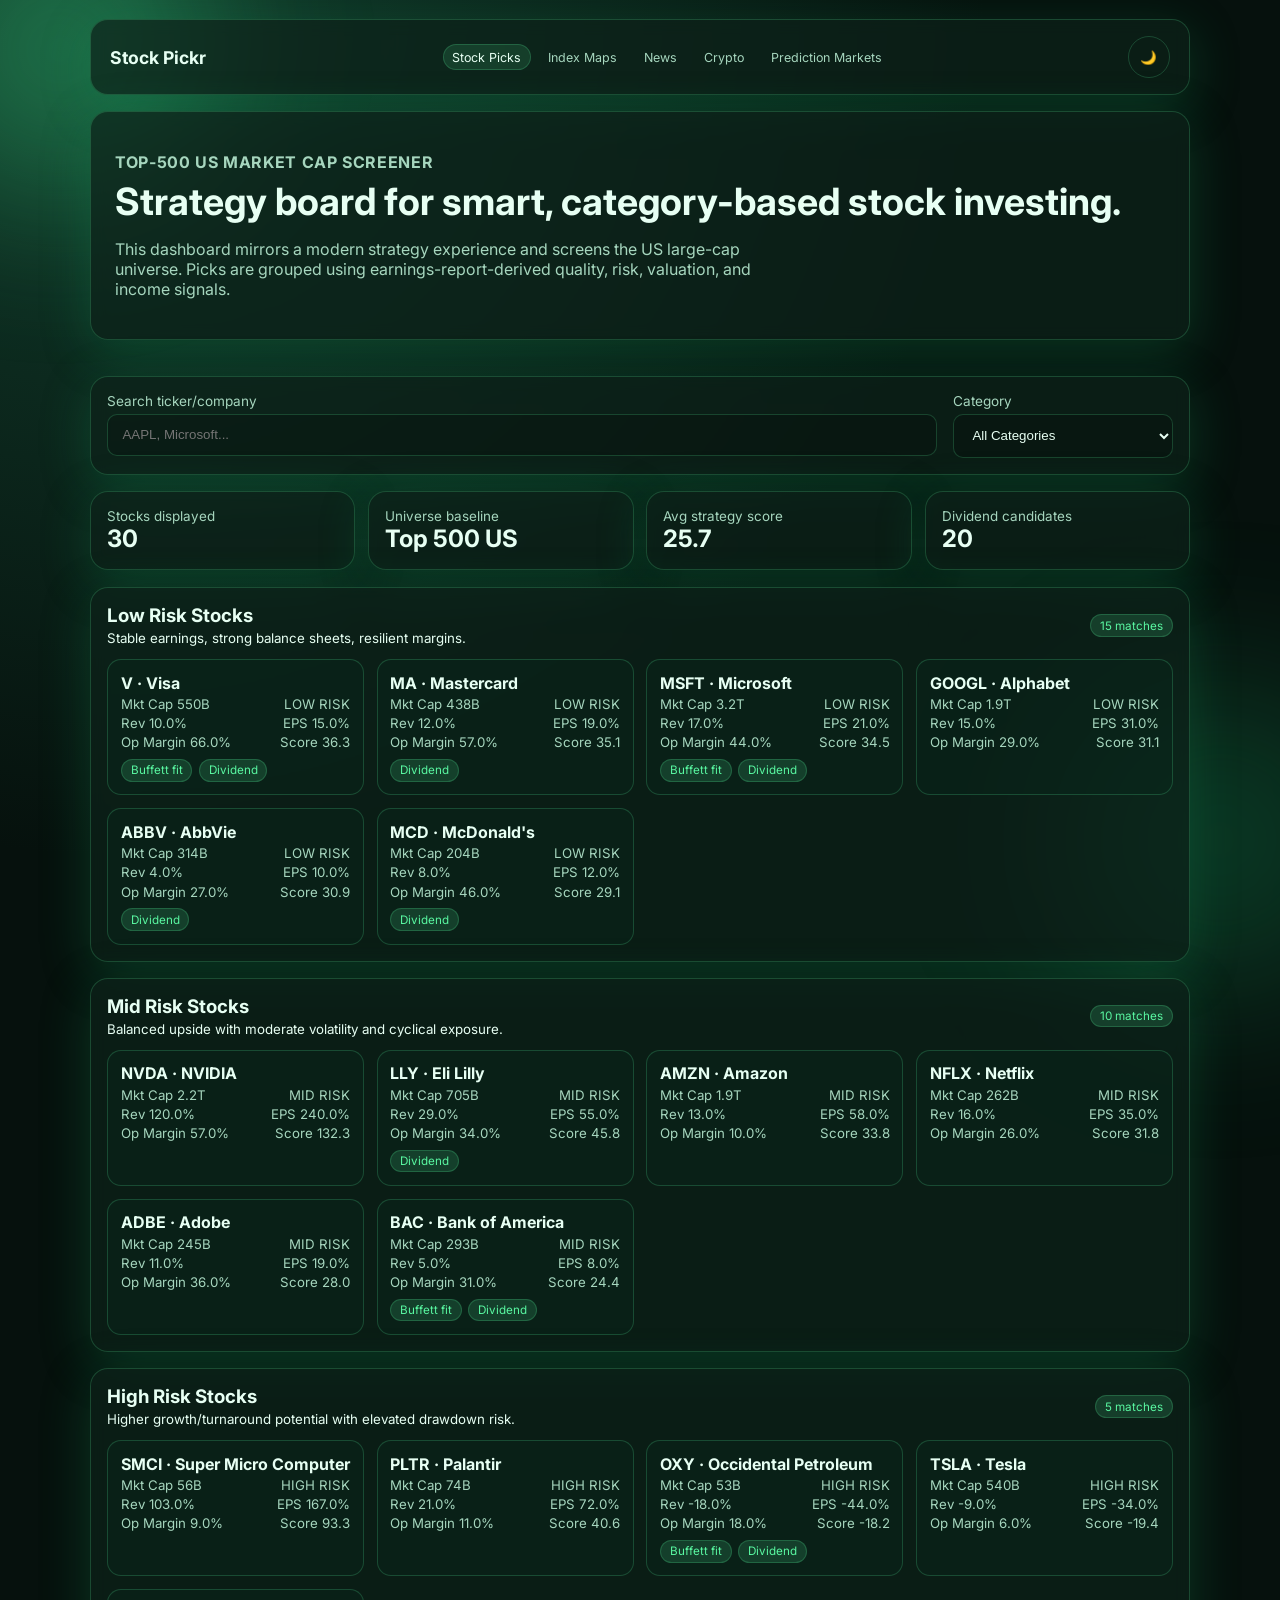
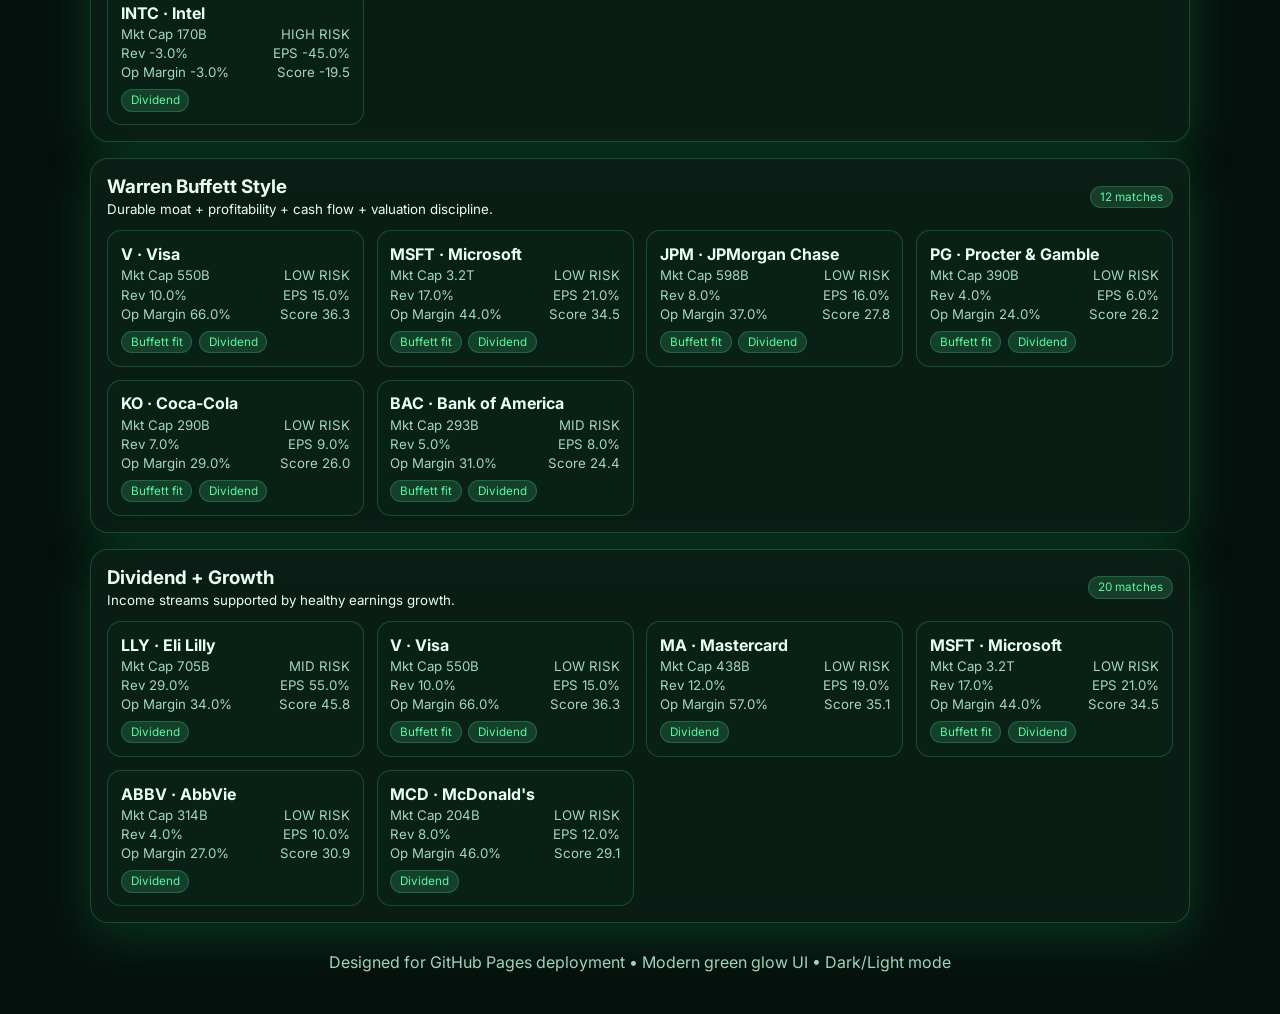
==== index.html @ f3052647 "Add top-banner multi-page navigation with index maps and market pages" ====
<!DOCTYPE html>
<html lang="en" data-theme="dark">
  <head>
    <meta charset="UTF-8" />
    <meta name="viewport" content="width=device-width, initial-scale=1.0" />
    <title>Stock Pickr Strategies</title>
    <link rel="preconnect" href="https://fonts.googleapis.com" />
    <link rel="preconnect" href="https://fonts.gstatic.com" crossorigin />
    <link
      href="https://fonts.googleapis.com/css2?family=Inter:wght@400;500;600;700;800&display=swap"
      rel="stylesheet"
    />
    <link rel="stylesheet" href="styles.css" />
  </head>
  <body>
    <div class="bg-glow bg-glow-1"></div>
    <div class="bg-glow bg-glow-2"></div>

    <header class="hero wrapper">
      <nav class="top-nav glass">
        <h1>Stock Pickr</h1>
        <div class="nav-links">
          <a class="active" href="index.html">Stock Picks</a>
          <a href="maps.html">Index Maps</a>
          <a href="news.html">News</a>
          <a href="crypto.html">Crypto</a>
          <a href="prediction-markets.html">Prediction Markets</a>
        </div>
        <button id="themeToggle" class="theme-toggle" aria-label="Toggle dark and light mode">🌙</button>
      </nav>

      <div class="hero-content glass">
        <p class="eyebrow">Top-500 US Market Cap Screener</p>
        <h2>Strategy board for smart, category-based stock investing.</h2>
        <p>
          This dashboard mirrors a modern strategy experience and screens the US large-cap universe.
          Picks are grouped using earnings-report-derived quality, risk, valuation, and income signals.
        </p>
      </div>
    </header>

    <main class="wrapper">
      <section class="controls glass">
        <div>
          <label for="search">Search ticker/company</label>
          <input id="search" type="text" placeholder="AAPL, Microsoft..." />
        </div>
        <div>
          <label for="categoryFilter">Category</label>
          <select id="categoryFilter">
            <option value="all">All Categories</option>
            <option value="low">Low Risk</option>
            <option value="mid">Mid Risk</option>
            <option value="high">High Risk</option>
            <option value="buffett">Warren Buffett Style</option>
            <option value="dividend">Dividend + Growth</option>
          </select>
        </div>
      </section>

      <section class="stats-grid" id="statsGrid"></section>
      <section id="strategySections" class="strategy-sections"></section>
    </main>

    <footer class="wrapper footer">
      <p>Designed for GitHub Pages deployment • Modern green glow UI • Dark/Light mode</p>
    </footer>

    <script src="app.js" type="module"></script>
  </body>
</html>
---- styles.css ----
:root {
  --bg: #06110d;
  --surface: rgba(14, 35, 27, 0.7);
  --surface-border: rgba(90, 248, 162, 0.2);
  --text: #e7fff3;
  --muted: #a6d6be;
  --primary: #5af8a2;
  --primary-strong: #2fd785;
  --shadow: 0 12px 50px rgba(18, 163, 95, 0.25);
}

html[data-theme='light'] {
  --bg: #eef8f2;
  --surface: rgba(255, 255, 255, 0.76);
  --surface-border: rgba(15, 133, 74, 0.24);
  --text: #0f2a1e;
  --muted: #2f6650;
  --primary: #11a85d;
  --primary-strong: #0a8d4b;
  --shadow: 0 12px 40px rgba(14, 117, 65, 0.18);
}

* {
  box-sizing: border-box;
}

body {
  margin: 0;
  font-family: 'Inter', sans-serif;
  background: radial-gradient(circle at 10% 0%, #113d2c 0%, transparent 30%), var(--bg);
  color: var(--text);
  min-height: 100vh;
}

.wrapper {
  width: min(1100px, 92vw);
  margin: 0 auto;
}

.bg-glow {
  position: fixed;
  z-index: -1;
  border-radius: 100%;
  filter: blur(80px);
}

.bg-glow-1 {
  width: 300px;
  height: 300px;
  background: rgba(61, 231, 139, 0.32);
  top: -100px;
  left: -90px;
}

.bg-glow-2 {
  width: 320px;
  height: 320px;
  background: rgba(25, 181, 108, 0.24);
  bottom: -100px;
  right: -100px;
}

.glass {
  background: var(--surface);
  border: 1px solid var(--surface-border);
  backdrop-filter: blur(8px);
  box-shadow: var(--shadow);
  border-radius: 18px;
}

.hero {
  padding: 1.2rem 0 1rem;
}

.top-nav {
  display: flex;
  justify-content: space-between;
  align-items: center;
  padding: 1rem 1.2rem;
}

.top-nav h1 {
  margin: 0;
  font-size: 1.1rem;
}


.nav-links {
  display: flex;
  gap: 0.45rem;
  flex-wrap: wrap;
  margin: 0 1rem;
}

.nav-links a {
  text-decoration: none;
  color: var(--muted);
  border: 1px solid transparent;
  padding: 0.28rem 0.55rem;
  border-radius: 999px;
  font-size: 0.78rem;
}

.nav-links a.active,
.nav-links a:hover {
  color: var(--text);
  border-color: var(--surface-border);
  background: rgba(90, 248, 162, 0.12);
}

.mini-line {
  color: var(--muted);
  font-size: 0.8rem;
  display: block;
  margin-top: 0.35rem;
}
.theme-toggle {
  border: 1px solid var(--surface-border);
  background: transparent;
  color: var(--text);
  border-radius: 999px;
  width: 42px;
  height: 42px;
  cursor: pointer;
}

.hero-content {
  margin-top: 1rem;
  padding: 1.5rem;
}

.eyebrow {
  color: var(--primary);
  font-weight: 700;
  letter-spacing: 0.04em;
  text-transform: uppercase;
  margin-bottom: 0.5rem;
}

.hero-content h2 {
  font-size: clamp(1.6rem, 4vw, 2.35rem);
  line-height: 1.15;
  margin: 0;
}

.hero-content p {
  color: var(--muted);
  max-width: 68ch;
}

.chips {
  display: flex;
  flex-wrap: wrap;
  gap: 0.6rem;
}

.chips span {
  font-size: 0.82rem;
  border: 1px solid var(--surface-border);
  padding: 0.35rem 0.7rem;
  border-radius: 999px;
}

.controls {
  padding: 1rem;
  display: grid;
  grid-template-columns: 1fr 220px;
  gap: 1rem;
  margin-top: 1.2rem;
}

label {
  display: block;
  margin-bottom: 0.35rem;
  font-size: 0.85rem;
  color: var(--muted);
}

input,
select {
  width: 100%;
  padding: 0.76rem 0.9rem;
  border-radius: 10px;
  border: 1px solid var(--surface-border);
  background: rgba(0, 0, 0, 0.18);
  color: var(--text);
}

html[data-theme='light'] input,
html[data-theme='light'] select {
  background: rgba(255, 255, 255, 0.6);
}

.stats-grid {
  margin-top: 1rem;
  display: grid;
  grid-template-columns: repeat(auto-fit, minmax(180px, 1fr));
  gap: 0.8rem;
}

.stat-card {
  padding: 1rem;
}

.stat-card p {
  margin: 0;
  color: var(--muted);
  font-size: 0.84rem;
}

.stat-card strong {
  font-size: 1.5rem;
}

.strategy-sections {
  margin-top: 1.1rem;
  display: grid;
  gap: 1rem;
}

.section-card {
  padding: 1rem;
}

.section-head {
  display: flex;
  justify-content: space-between;
  align-items: center;
  margin-bottom: 0.75rem;
}

.section-head h3 {
  margin: 0;
}

.stock-grid {
  display: grid;
  grid-template-columns: repeat(auto-fit, minmax(220px, 1fr));
  gap: 0.8rem;
}

.stock-card {
  border: 1px solid var(--surface-border);
  border-radius: 14px;
  padding: 0.8rem;
  background: rgba(10, 41, 30, 0.35);
}

html[data-theme='light'] .stock-card {
  background: rgba(255, 255, 255, 0.52);
}

.stock-card h4 {
  margin: 0;
}

.stock-meta {
  display: flex;
  justify-content: space-between;
  align-items: center;
  margin-top: 0.2rem;
  color: var(--muted);
  font-size: 0.83rem;
}

.badge {
  background: rgba(90, 248, 162, 0.15);
  color: var(--primary);
  border: 1px solid var(--surface-border);
  border-radius: 999px;
  padding: 0.2rem 0.55rem;
  font-size: 0.73rem;
}

.methodology {
  margin: 1.2rem 0;
  padding: 1rem 1.2rem;
}

.methodology ol {
  margin: 0;
  padding-left: 1.1rem;
  color: var(--muted);
  line-height: 1.45;
}

.footer {
  padding: 0.8rem 0 1.6rem;
  text-align: center;
  color: var(--muted);
}

@media (max-width: 720px) {
  .top-nav {
    align-items: flex-start;
    gap: 0.6rem;
    flex-direction: column;
  }

  .controls {
    grid-template-columns: 1fr;
  }
}
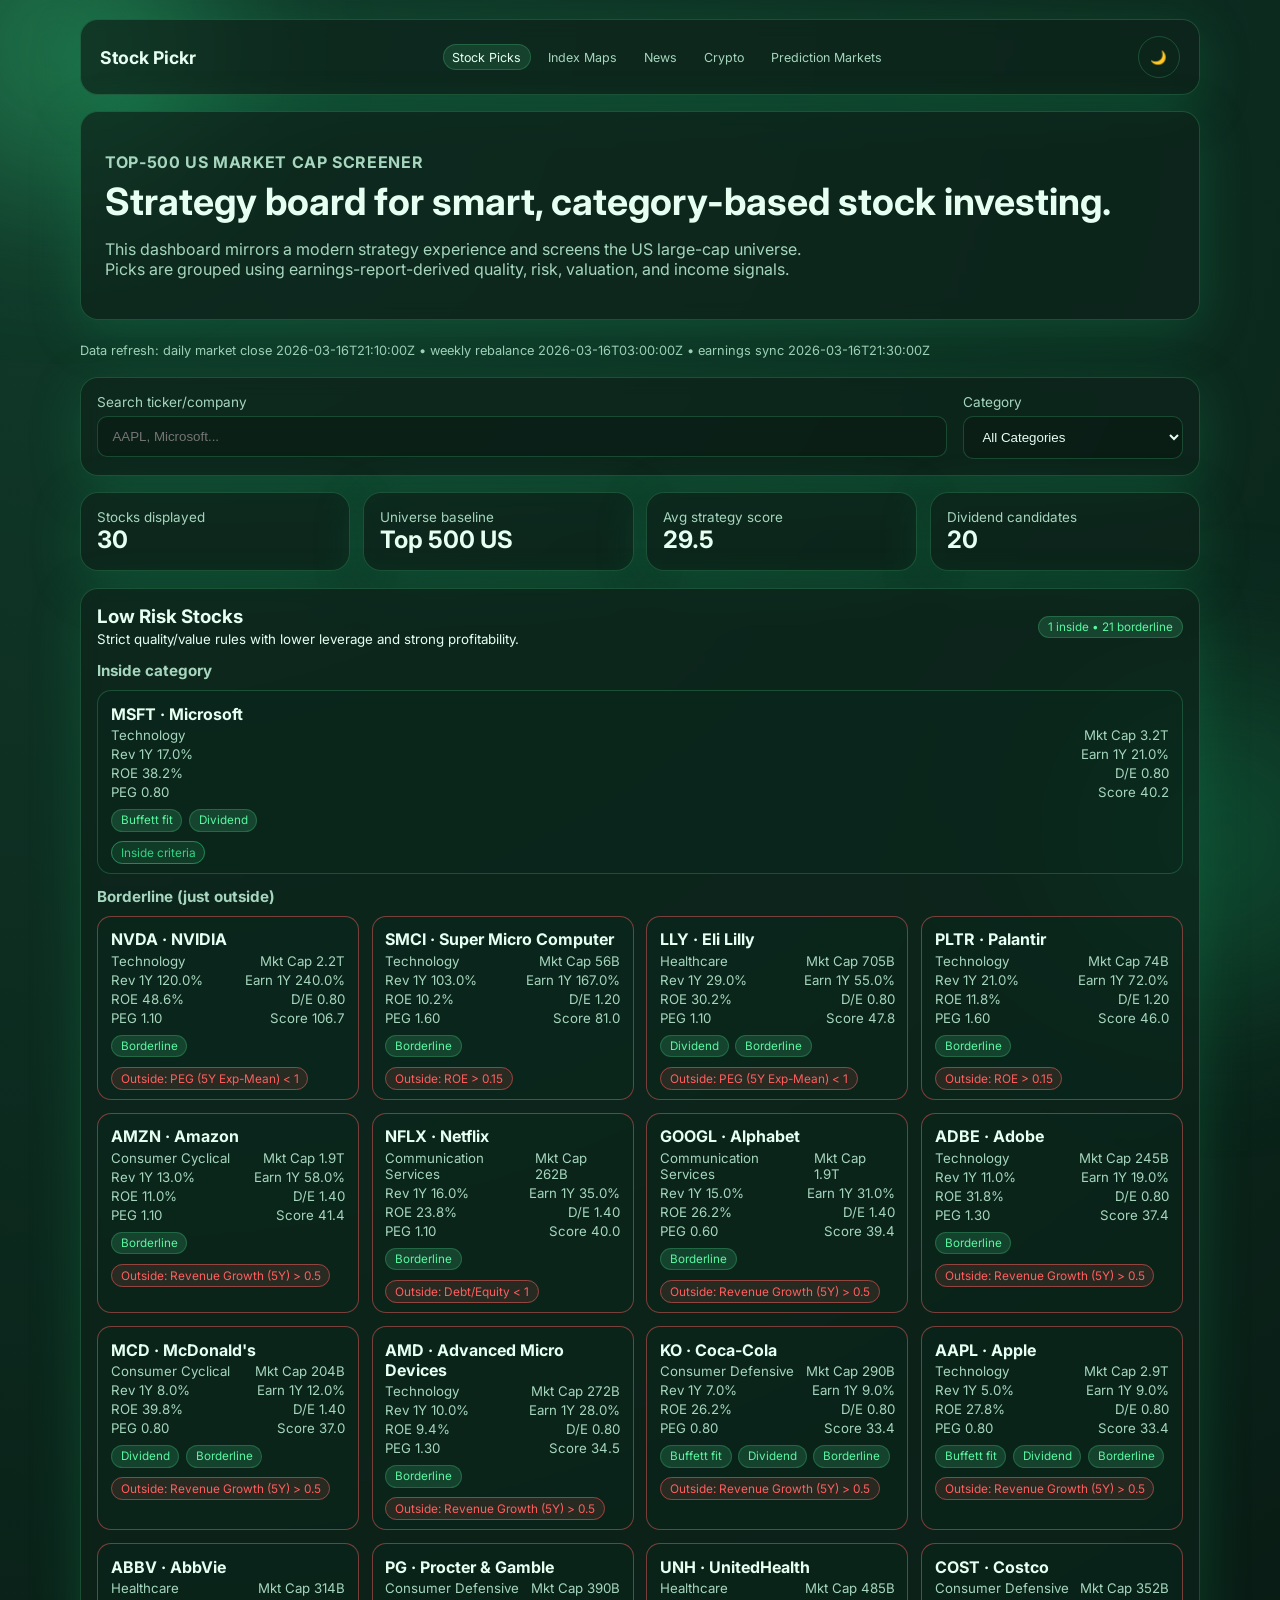
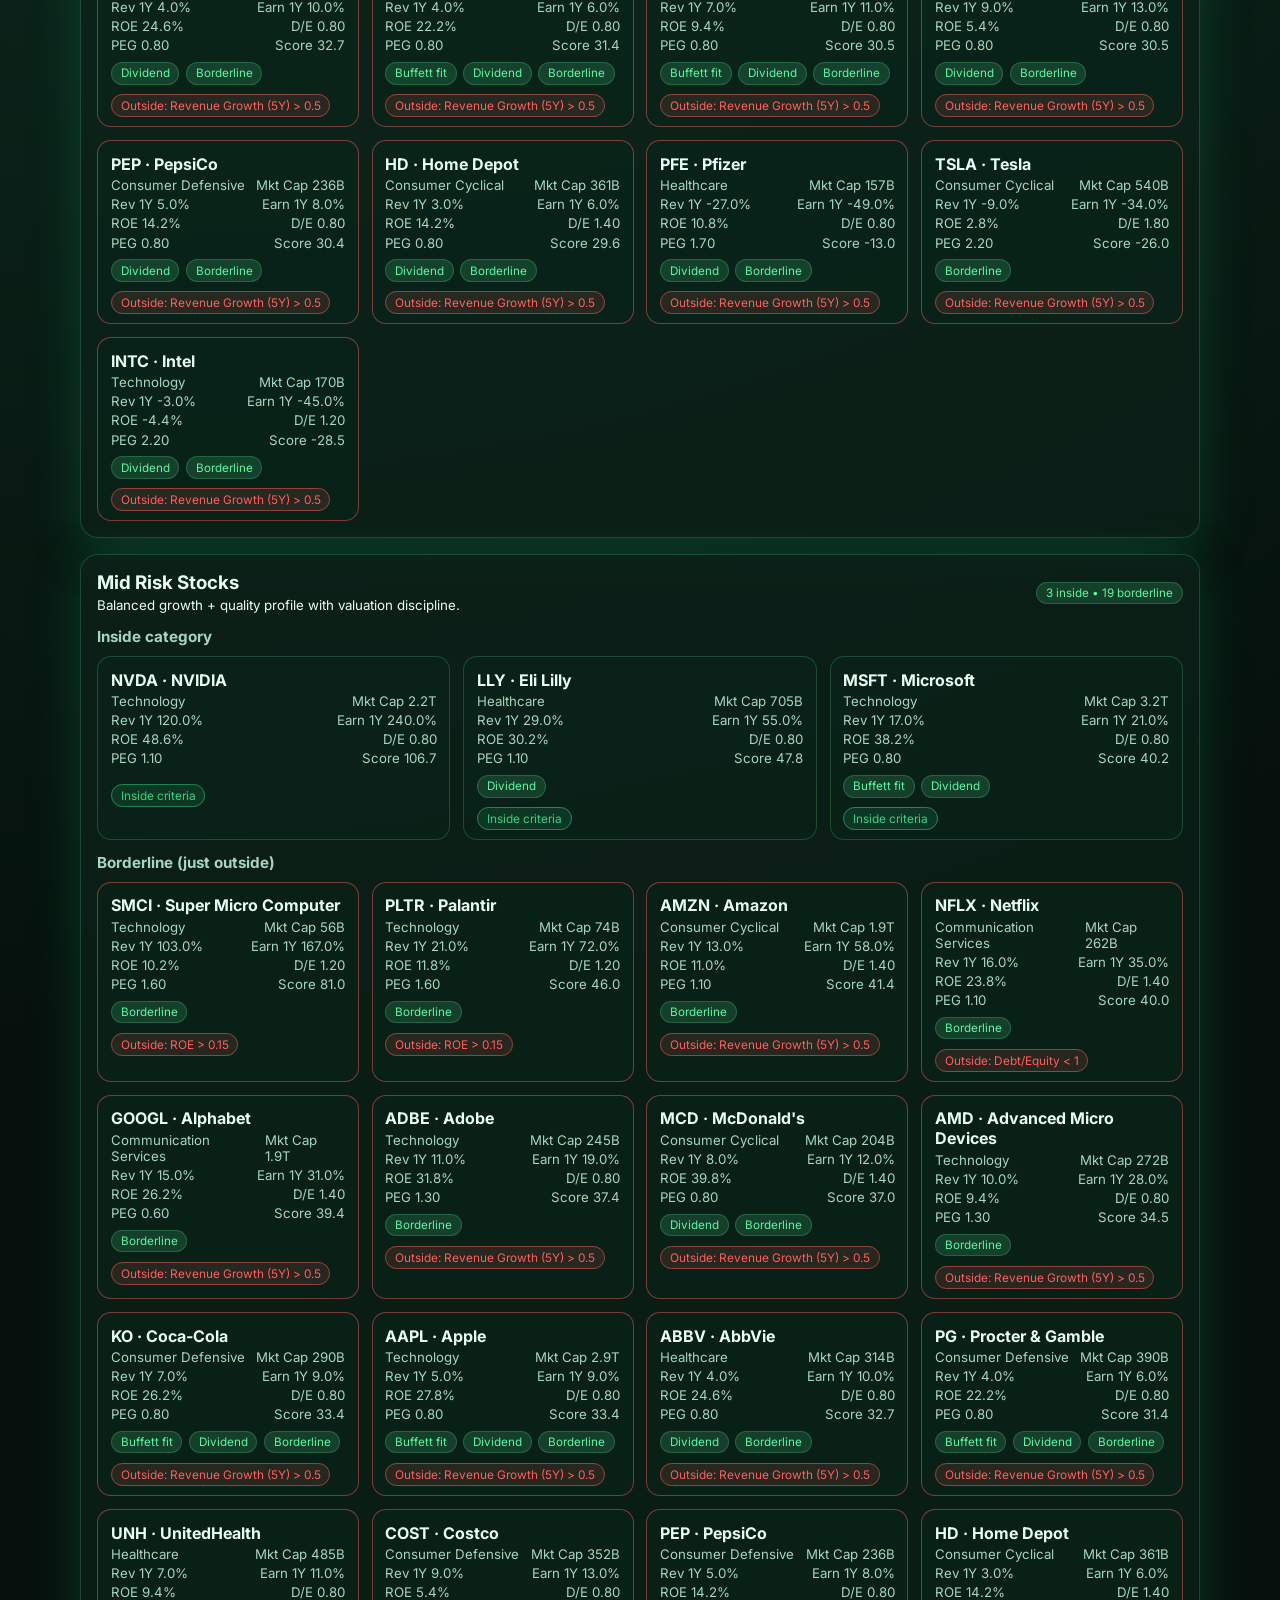
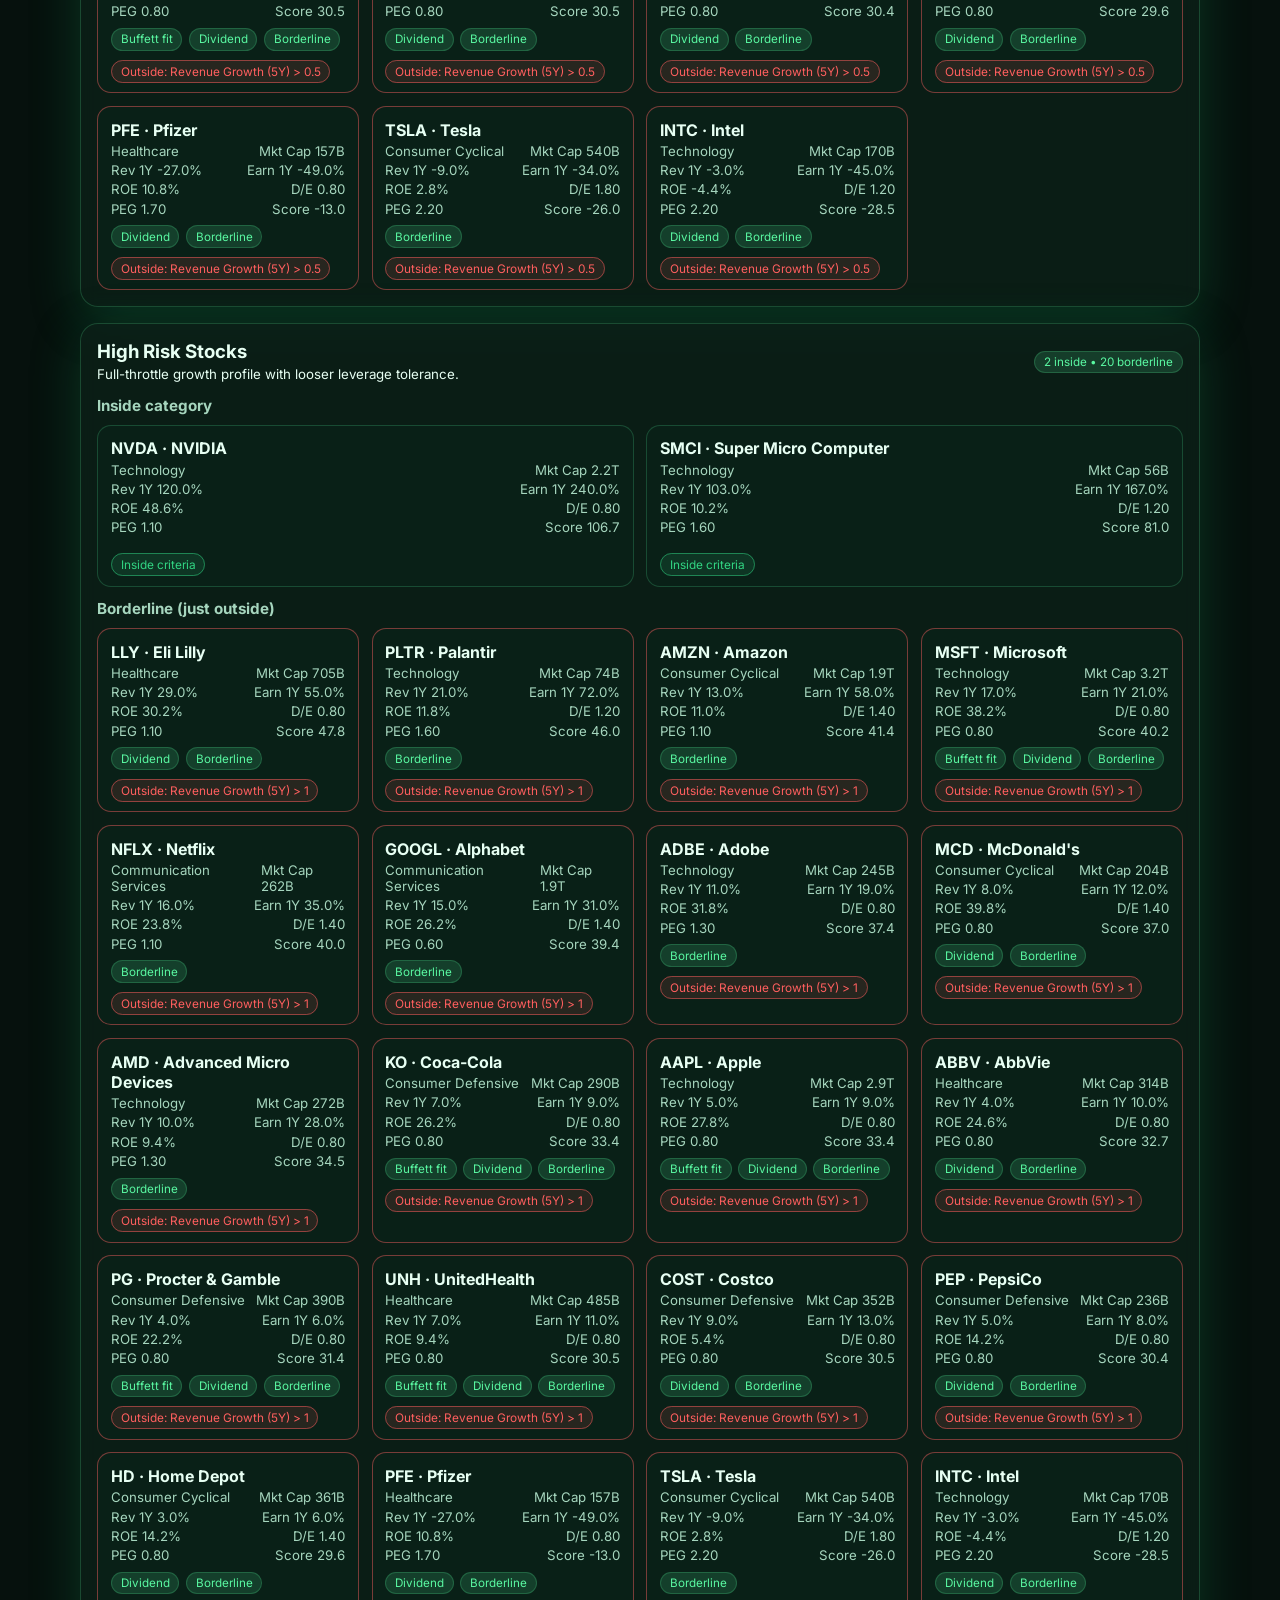
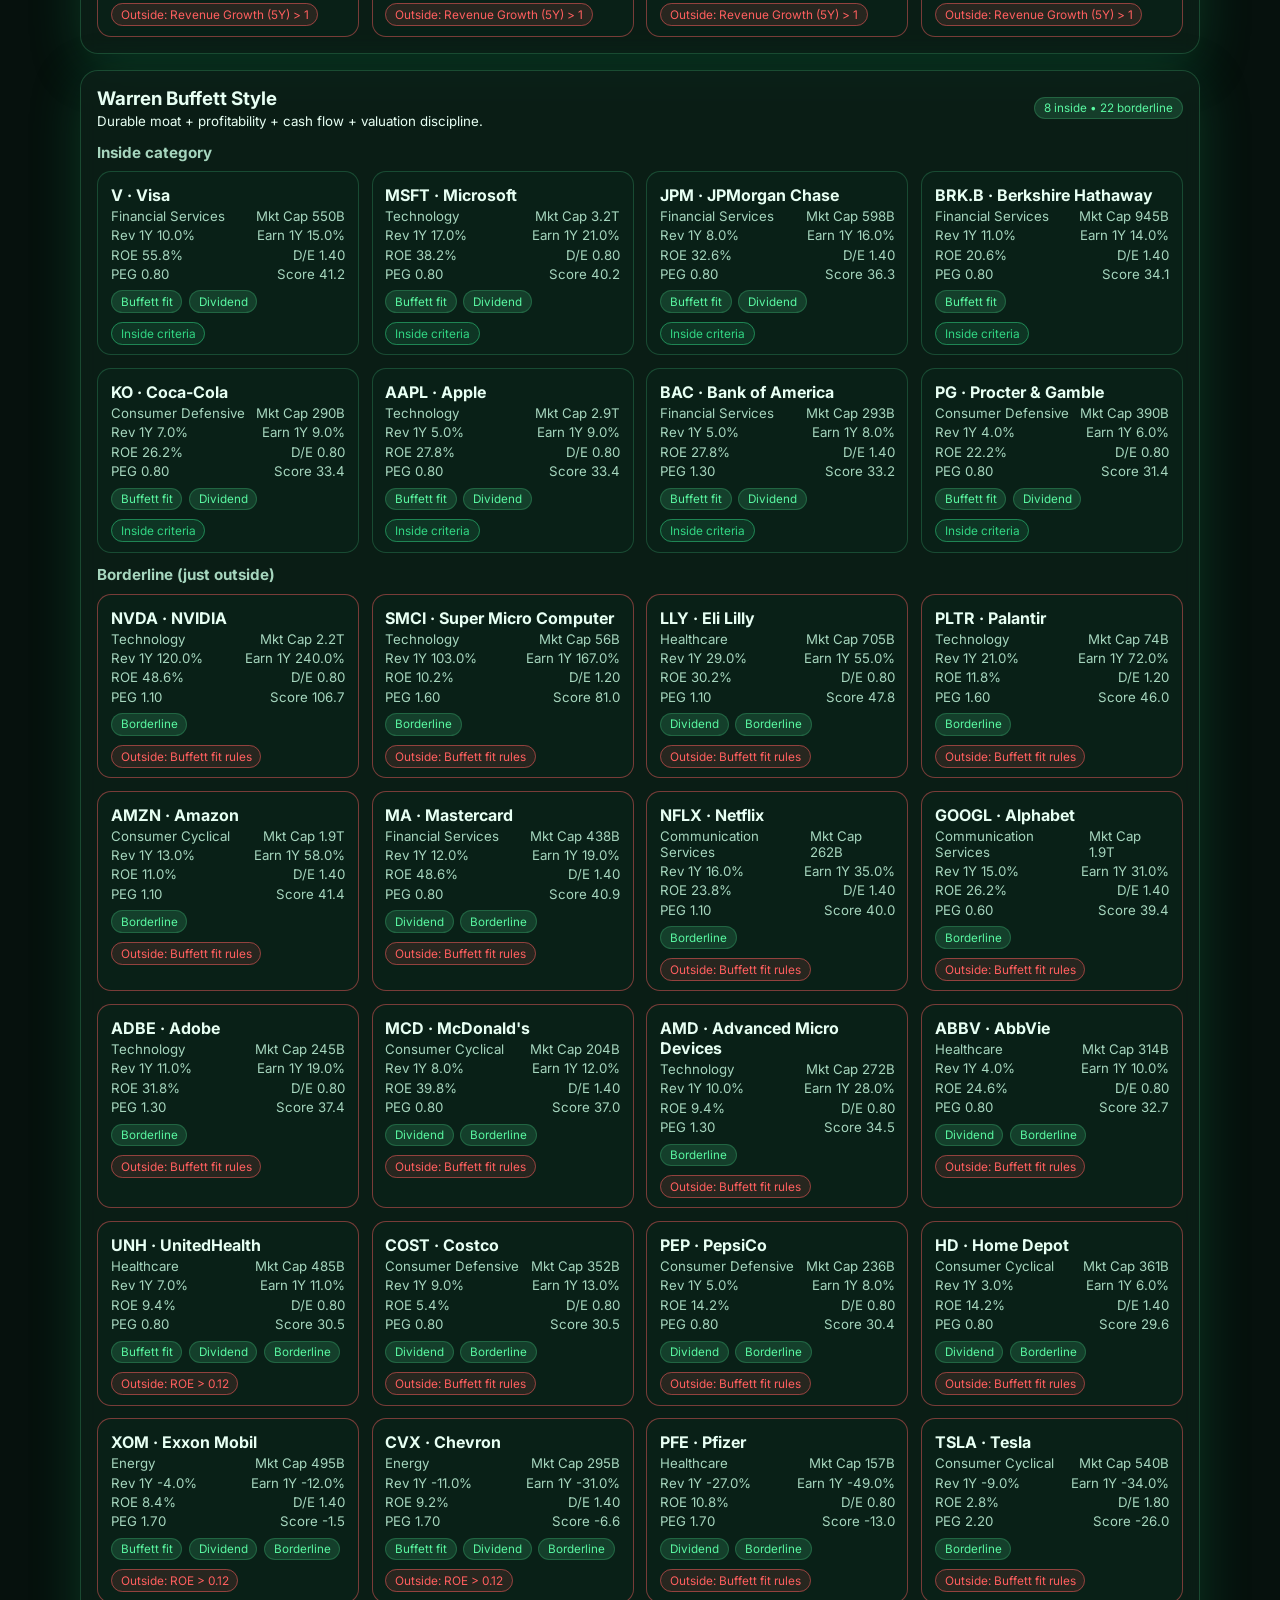
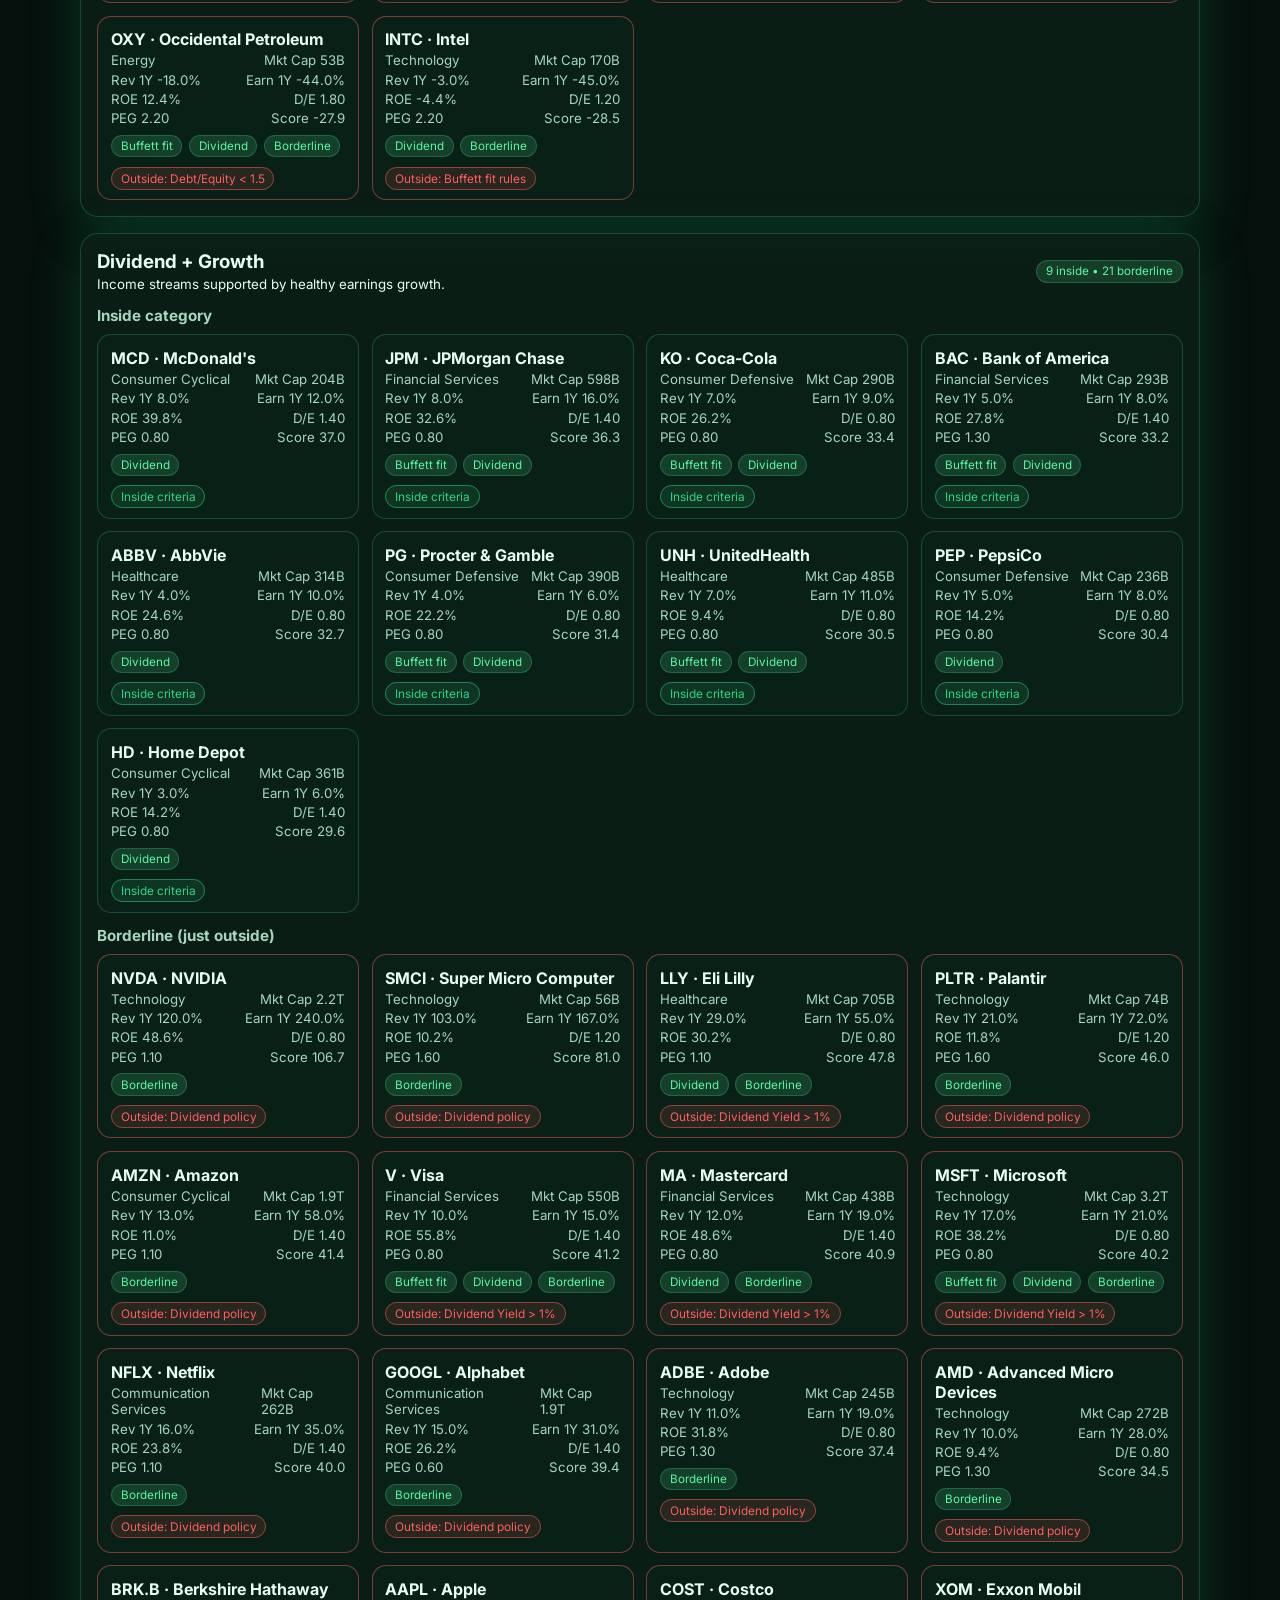
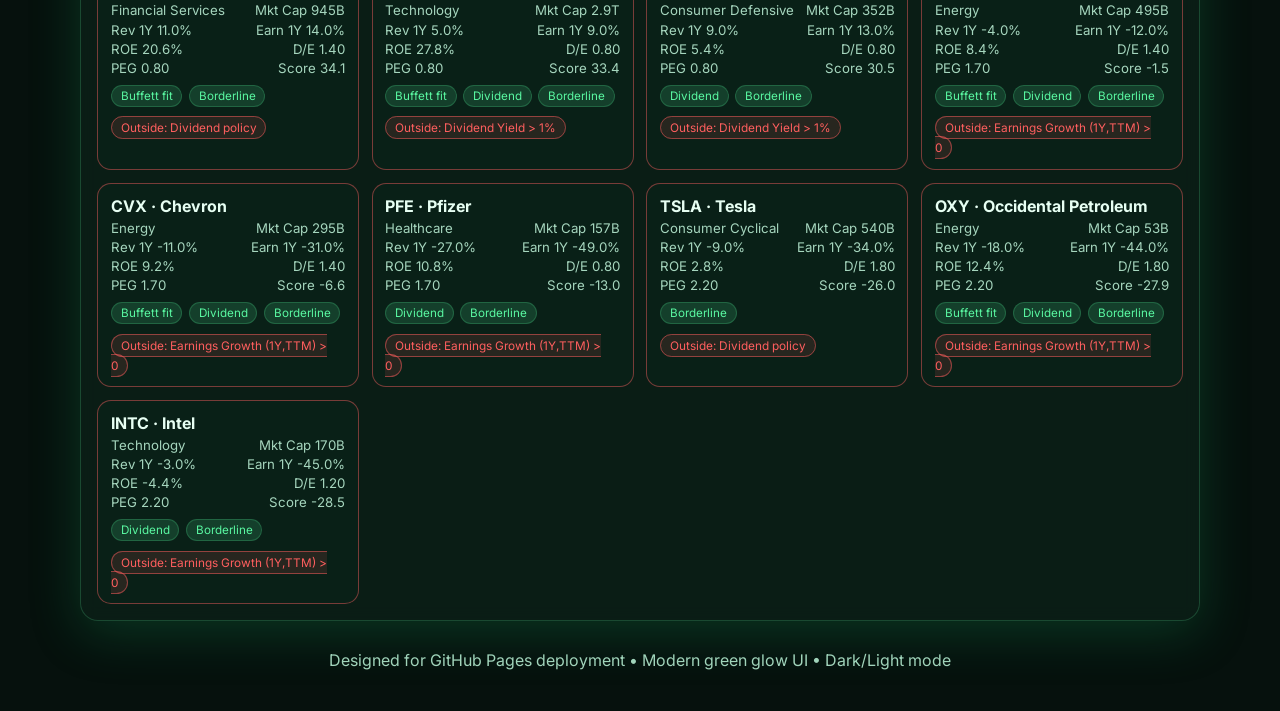
==== commit bf5a71b3: "Automate EOD maps and earnings-based weekly stock category refresh" ====
--- a/index.html
+++ b/index.html
@@ -39,6 +39,9 @@
       </div>
     </header>
 
+
+      <p id="dataStatus" class="wrapper data-status"></p>
+
     <main class="wrapper">
       <section class="controls glass">
         <div>
@@ -49,9 +52,9 @@
           <label for="categoryFilter">Category</label>
           <select id="categoryFilter">
             <option value="all">All Categories</option>
-            <option value="low">Low Risk</option>
-            <option value="mid">Mid Risk</option>
-            <option value="high">High Risk</option>
+            <option value="low">Low Risk (strict)</option>
+            <option value="mid">Mid Risk (balanced)</option>
+            <option value="high">High Risk (full throttle)</option>
             <option value="buffett">Warren Buffett Style</option>
             <option value="dividend">Dividend + Growth</option>
           </select>
--- a/styles.css
+++ b/styles.css
@@ -5,299 +5,97 @@
   --text: #e7fff3;
   --muted: #a6d6be;
   --primary: #5af8a2;
-  --primary-strong: #2fd785;
+  --good: #32d583;
+  --bad: #ff5f5f;
   --shadow: 0 12px 50px rgba(18, 163, 95, 0.25);
 }
 
 html[data-theme='light'] {
   --bg: #eef8f2;
-  --surface: rgba(255, 255, 255, 0.76);
+  --surface: rgba(255, 255, 255, 0.8);
   --surface-border: rgba(15, 133, 74, 0.24);
   --text: #0f2a1e;
   --muted: #2f6650;
   --primary: #11a85d;
-  --primary-strong: #0a8d4b;
+  --good: #0e9f55;
+  --bad: #cc2f2f;
   --shadow: 0 12px 40px rgba(14, 117, 65, 0.18);
 }
 
-* {
-  box-sizing: border-box;
-}
-
+* { box-sizing: border-box; }
 body {
   margin: 0;
   font-family: 'Inter', sans-serif;
   background: radial-gradient(circle at 10% 0%, #113d2c 0%, transparent 30%), var(--bg);
   color: var(--text);
-  min-height: 100vh;
 }
+.wrapper { width: min(1120px, 92vw); margin: 0 auto; }
+.bg-glow { position: fixed; z-index: -1; border-radius: 100%; filter: blur(80px); }
+.bg-glow-1 { width: 300px; height: 300px; background: rgba(61, 231, 139, 0.32); top: -100px; left: -90px; }
+.bg-glow-2 { width: 320px; height: 320px; background: rgba(25, 181, 108, 0.24); bottom: -100px; right: -100px; }
 
-.wrapper {
-  width: min(1100px, 92vw);
-  margin: 0 auto;
+.glass { background: var(--surface); border: 1px solid var(--surface-border); backdrop-filter: blur(8px); box-shadow: var(--shadow); border-radius: 18px; }
+.hero { padding: 1.2rem 0 1rem; }
+.top-nav { display: flex; justify-content: space-between; align-items: center; padding: 1rem 1.2rem; gap: .8rem; }
+.top-nav h1 { margin: 0; font-size: 1.1rem; }
+.nav-links { display: flex; gap: 0.45rem; flex-wrap: wrap; margin: 0 1rem; }
+.nav-links a { text-decoration: none; color: var(--muted); border: 1px solid transparent; padding: 0.28rem 0.55rem; border-radius: 999px; font-size: 0.78rem; }
+.nav-links a.active,.nav-links a:hover { color: var(--text); border-color: var(--surface-border); background: rgba(90, 248, 162, 0.12); }
+.theme-toggle { border: 1px solid var(--surface-border); background: transparent; color: var(--text); border-radius: 999px; width: 42px; height: 42px; cursor: pointer; }
+.hero-content { margin-top: 1rem; padding: 1.5rem; }
+.eyebrow { color: var(--primary); font-weight: 700; letter-spacing: 0.04em; text-transform: uppercase; margin-bottom: 0.5rem; }
+.hero-content h2 { font-size: clamp(1.6rem, 4vw, 2.35rem); line-height: 1.15; margin: 0; }
+.hero-content p { color: var(--muted); max-width: 70ch; }
+.data-status { color: var(--muted); font-size: .8rem; margin: .4rem auto 0; }
+
+.controls { padding: 1rem; display: grid; grid-template-columns: 1fr 220px; gap: 1rem; margin-top: 1.2rem; }
+label { display: block; margin-bottom: 0.35rem; font-size: 0.85rem; color: var(--muted); }
+input,select { width: 100%; padding: 0.76rem 0.9rem; border-radius: 10px; border: 1px solid var(--surface-border); background: rgba(0, 0, 0, 0.18); color: var(--text); }
+html[data-theme='light'] input, html[data-theme='light'] select { background: rgba(255,255,255,.6); }
+
+.stats-grid { margin-top: 1rem; display: grid; grid-template-columns: repeat(auto-fit, minmax(220px, 1fr)); gap: 0.8rem; }
+.stat-card { padding: 1rem; }
+.stat-card p { margin: 0; color: var(--muted); font-size: 0.84rem; }
+.stat-card strong { font-size: 1.5rem; }
+.strategy-sections { margin-top: 1.1rem; display: grid; gap: 1rem; }
+.section-card { padding: 1rem; }
+.section-head { display: flex; justify-content: space-between; align-items: center; gap:.5rem; margin-bottom: 0.75rem; }
+.section-head h3 { margin: 0; }
+
+.category-details summary { list-style: none; cursor: pointer; }
+.category-details summary::-webkit-details-marker { display: none; }
+.drop-group { margin-top: .8rem; }
+.subhead { margin: .4rem 0 .6rem; color: var(--muted); font-size: .95rem; }
+
+.stock-grid { display: grid; grid-template-columns: repeat(auto-fit, minmax(220px, 1fr)); gap: 0.8rem; }
+.stock-card { border: 1px solid var(--surface-border); border-radius: 14px; padding: 0.8rem; background: rgba(10, 41, 30, 0.35); }
+.stock-card-borderline { border-color: rgba(255,95,95,.45); }
+html[data-theme='light'] .stock-card { background: rgba(255,255,255,.52); }
+.stock-card h4 { margin: 0; }
+.stock-meta { display: flex; justify-content: space-between; align-items: center; margin-top: 0.2rem; color: var(--muted); font-size: 0.83rem; }
+.badge { background: rgba(90, 248, 162, 0.15); color: var(--primary); border: 1px solid var(--surface-border); border-radius: 999px; padding: 0.2rem 0.55rem; font-size: 0.73rem; }
+.metric-badge { border-radius: 999px; padding: .22rem .55rem; font-size: .74rem; border:1px solid; }
+.metric-badge-green { color: var(--good); border-color: color-mix(in srgb, var(--good), transparent 50%); background: color-mix(in srgb, var(--good), transparent 88%); }
+.metric-badge-red { color: var(--bad); border-color: color-mix(in srgb, var(--bad), transparent 50%); background: color-mix(in srgb, var(--bad), transparent 88%); }
+
+.heatmap-grid { display:flex; flex-wrap:wrap; gap:.45rem; }
+.map-tile {
+  min-width: 120px; min-height: 84px; border-radius: 12px; text-decoration:none; color:#f8fffb;
+  padding:.7rem; display:flex; flex-direction:column; justify-content:space-between; border:1px solid rgba(255,255,255,.15);
 }
+.map-tile strong { font-size: .95rem; }
+.tile-pos-strong { background:#008a4f; }
+.tile-pos { background:#0b6f45; }
+.tile-neg-strong { background:#b42318; }
+.tile-neg { background:#7a271a; }
+.tile-flat { background:#3b3f45; }
 
-.bg-glow {
-  position: fixed;
-  z-index: -1;
-  border-radius: 100%;
-  filter: blur(80px);
+.clickable-card { text-decoration:none; color:inherit; display:block; }
+.clickable-card:hover { transform: translateY(-2px); transition: .2s ease; }
+.mini-line { color: var(--muted); font-size: 0.8rem; display: block; margin-top: 0.35rem; }
+.footer { padding: 0.8rem 0 1.6rem; text-align: center; color: var(--muted); }
+
+@media (max-width: 760px) {
+  .top-nav { align-items: flex-start; flex-direction: column; }
+  .controls { grid-template-columns: 1fr; }
 }
-
-.bg-glow-1 {
-  width: 300px;
-  height: 300px;
-  background: rgba(61, 231, 139, 0.32);
-  top: -100px;
-  left: -90px;
-}
-
-.bg-glow-2 {
-  width: 320px;
-  height: 320px;
-  background: rgba(25, 181, 108, 0.24);
-  bottom: -100px;
-  right: -100px;
-}
-
-.glass {
-  background: var(--surface);
-  border: 1px solid var(--surface-border);
-  backdrop-filter: blur(8px);
-  box-shadow: var(--shadow);
-  border-radius: 18px;
-}
-
-.hero {
-  padding: 1.2rem 0 1rem;
-}
-
-.top-nav {
-  display: flex;
-  justify-content: space-between;
-  align-items: center;
-  padding: 1rem 1.2rem;
-}
-
-.top-nav h1 {
-  margin: 0;
-  font-size: 1.1rem;
-}
-
-
-.nav-links {
-  display: flex;
-  gap: 0.45rem;
-  flex-wrap: wrap;
-  margin: 0 1rem;
-}
-
-.nav-links a {
-  text-decoration: none;
-  color: var(--muted);
-  border: 1px solid transparent;
-  padding: 0.28rem 0.55rem;
-  border-radius: 999px;
-  font-size: 0.78rem;
-}
-
-.nav-links a.active,
-.nav-links a:hover {
-  color: var(--text);
-  border-color: var(--surface-border);
-  background: rgba(90, 248, 162, 0.12);
-}
-
-.mini-line {
-  color: var(--muted);
-  font-size: 0.8rem;
-  display: block;
-  margin-top: 0.35rem;
-}
-.theme-toggle {
-  border: 1px solid var(--surface-border);
-  background: transparent;
-  color: var(--text);
-  border-radius: 999px;
-  width: 42px;
-  height: 42px;
-  cursor: pointer;
-}
-
-.hero-content {
-  margin-top: 1rem;
-  padding: 1.5rem;
-}
-
-.eyebrow {
-  color: var(--primary);
-  font-weight: 700;
-  letter-spacing: 0.04em;
-  text-transform: uppercase;
-  margin-bottom: 0.5rem;
-}
-
-.hero-content h2 {
-  font-size: clamp(1.6rem, 4vw, 2.35rem);
-  line-height: 1.15;
-  margin: 0;
-}
-
-.hero-content p {
-  color: var(--muted);
-  max-width: 68ch;
-}
-
-.chips {
-  display: flex;
-  flex-wrap: wrap;
-  gap: 0.6rem;
-}
-
-.chips span {
-  font-size: 0.82rem;
-  border: 1px solid var(--surface-border);
-  padding: 0.35rem 0.7rem;
-  border-radius: 999px;
-}
-
-.controls {
-  padding: 1rem;
-  display: grid;
-  grid-template-columns: 1fr 220px;
-  gap: 1rem;
-  margin-top: 1.2rem;
-}
-
-label {
-  display: block;
-  margin-bottom: 0.35rem;
-  font-size: 0.85rem;
-  color: var(--muted);
-}
-
-input,
-select {
-  width: 100%;
-  padding: 0.76rem 0.9rem;
-  border-radius: 10px;
-  border: 1px solid var(--surface-border);
-  background: rgba(0, 0, 0, 0.18);
-  color: var(--text);
-}
-
-html[data-theme='light'] input,
-html[data-theme='light'] select {
-  background: rgba(255, 255, 255, 0.6);
-}
-
-.stats-grid {
-  margin-top: 1rem;
-  display: grid;
-  grid-template-columns: repeat(auto-fit, minmax(180px, 1fr));
-  gap: 0.8rem;
-}
-
-.stat-card {
-  padding: 1rem;
-}
-
-.stat-card p {
-  margin: 0;
-  color: var(--muted);
-  font-size: 0.84rem;
-}
-
-.stat-card strong {
-  font-size: 1.5rem;
-}
-
-.strategy-sections {
-  margin-top: 1.1rem;
-  display: grid;
-  gap: 1rem;
-}
-
-.section-card {
-  padding: 1rem;
-}
-
-.section-head {
-  display: flex;
-  justify-content: space-between;
-  align-items: center;
-  margin-bottom: 0.75rem;
-}
-
-.section-head h3 {
-  margin: 0;
-}
-
-.stock-grid {
-  display: grid;
-  grid-template-columns: repeat(auto-fit, minmax(220px, 1fr));
-  gap: 0.8rem;
-}
-
-.stock-card {
-  border: 1px solid var(--surface-border);
-  border-radius: 14px;
-  padding: 0.8rem;
-  background: rgba(10, 41, 30, 0.35);
-}
-
-html[data-theme='light'] .stock-card {
-  background: rgba(255, 255, 255, 0.52);
-}
-
-.stock-card h4 {
-  margin: 0;
-}
-
-.stock-meta {
-  display: flex;
-  justify-content: space-between;
-  align-items: center;
-  margin-top: 0.2rem;
-  color: var(--muted);
-  font-size: 0.83rem;
-}
-
-.badge {
-  background: rgba(90, 248, 162, 0.15);
-  color: var(--primary);
-  border: 1px solid var(--surface-border);
-  border-radius: 999px;
-  padding: 0.2rem 0.55rem;
-  font-size: 0.73rem;
-}
-
-.methodology {
-  margin: 1.2rem 0;
-  padding: 1rem 1.2rem;
-}
-
-.methodology ol {
-  margin: 0;
-  padding-left: 1.1rem;
-  color: var(--muted);
-  line-height: 1.45;
-}
-
-.footer {
-  padding: 0.8rem 0 1.6rem;
-  text-align: center;
-  color: var(--muted);
-}
-
-@media (max-width: 720px) {
-  .top-nav {
-    align-items: flex-start;
-    gap: 0.6rem;
-    flex-direction: column;
-  }
-
-  .controls {
-    grid-template-columns: 1fr;
-  }
-}
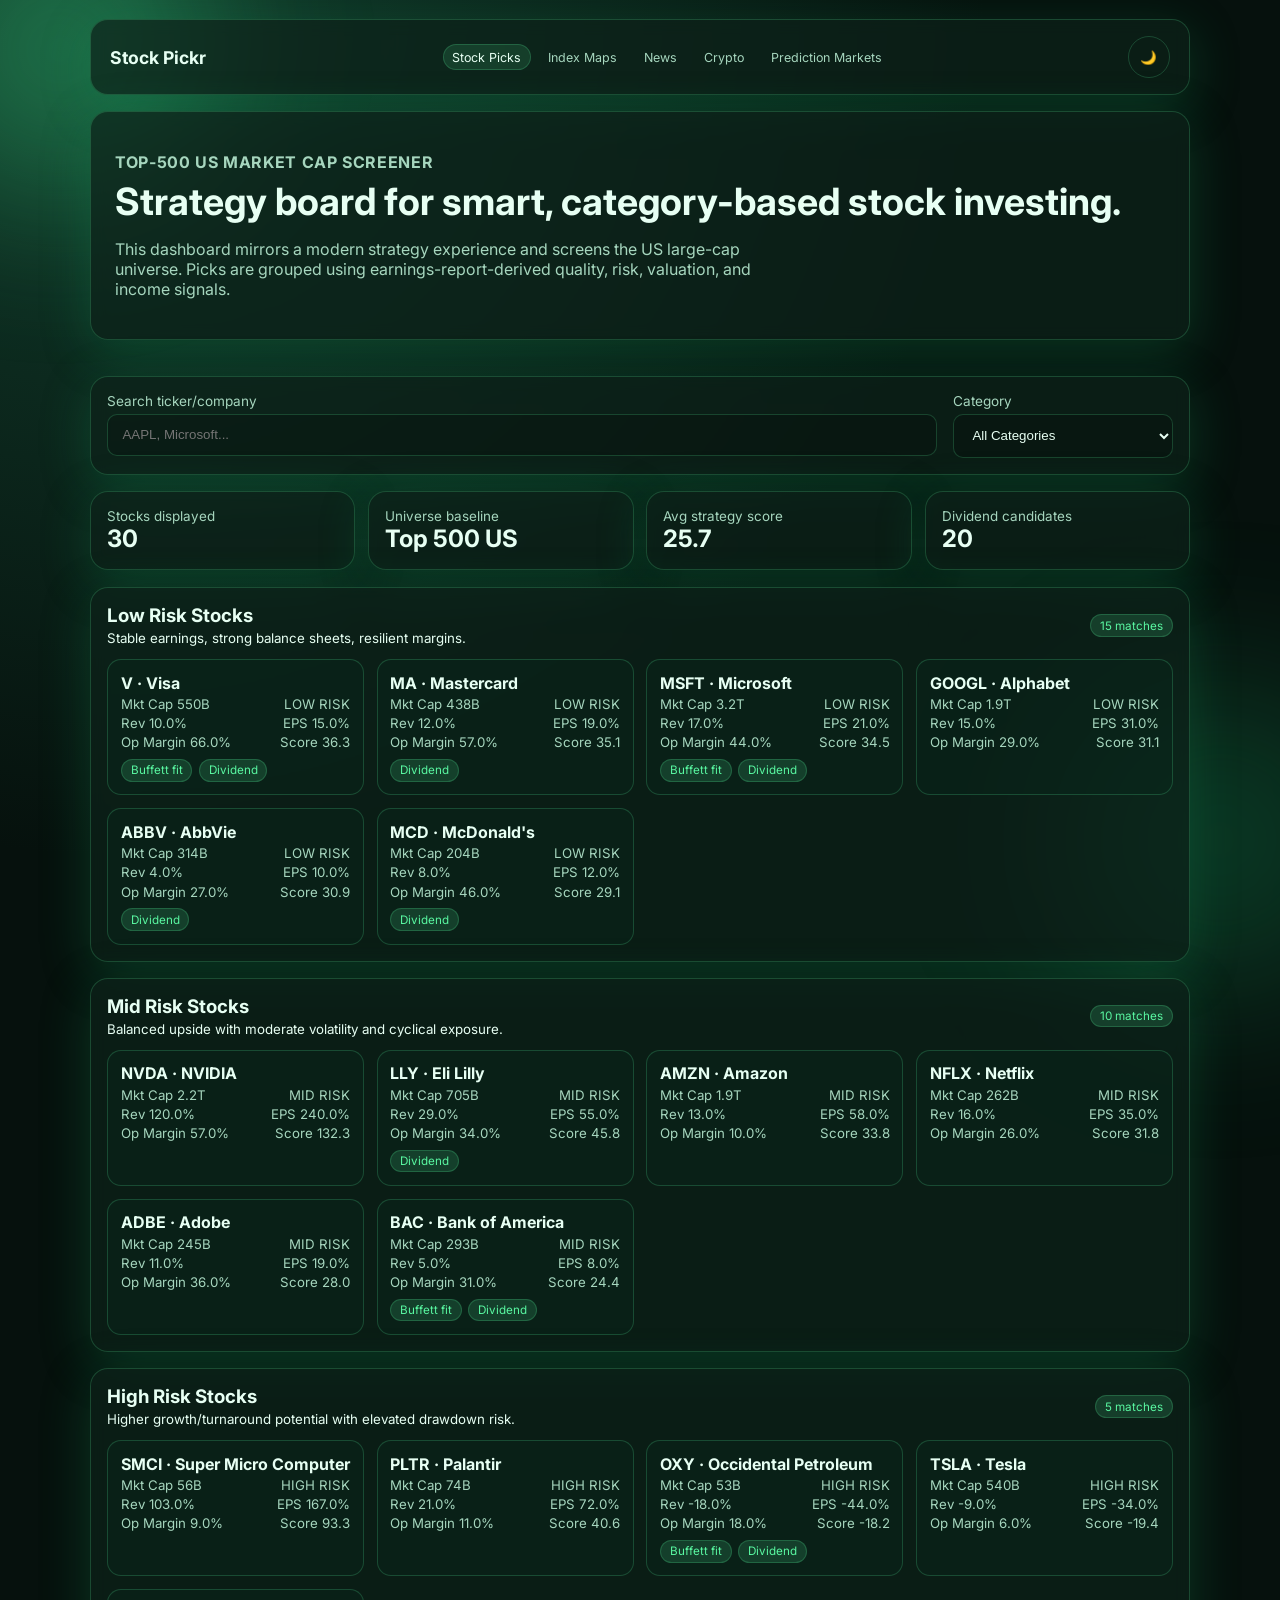
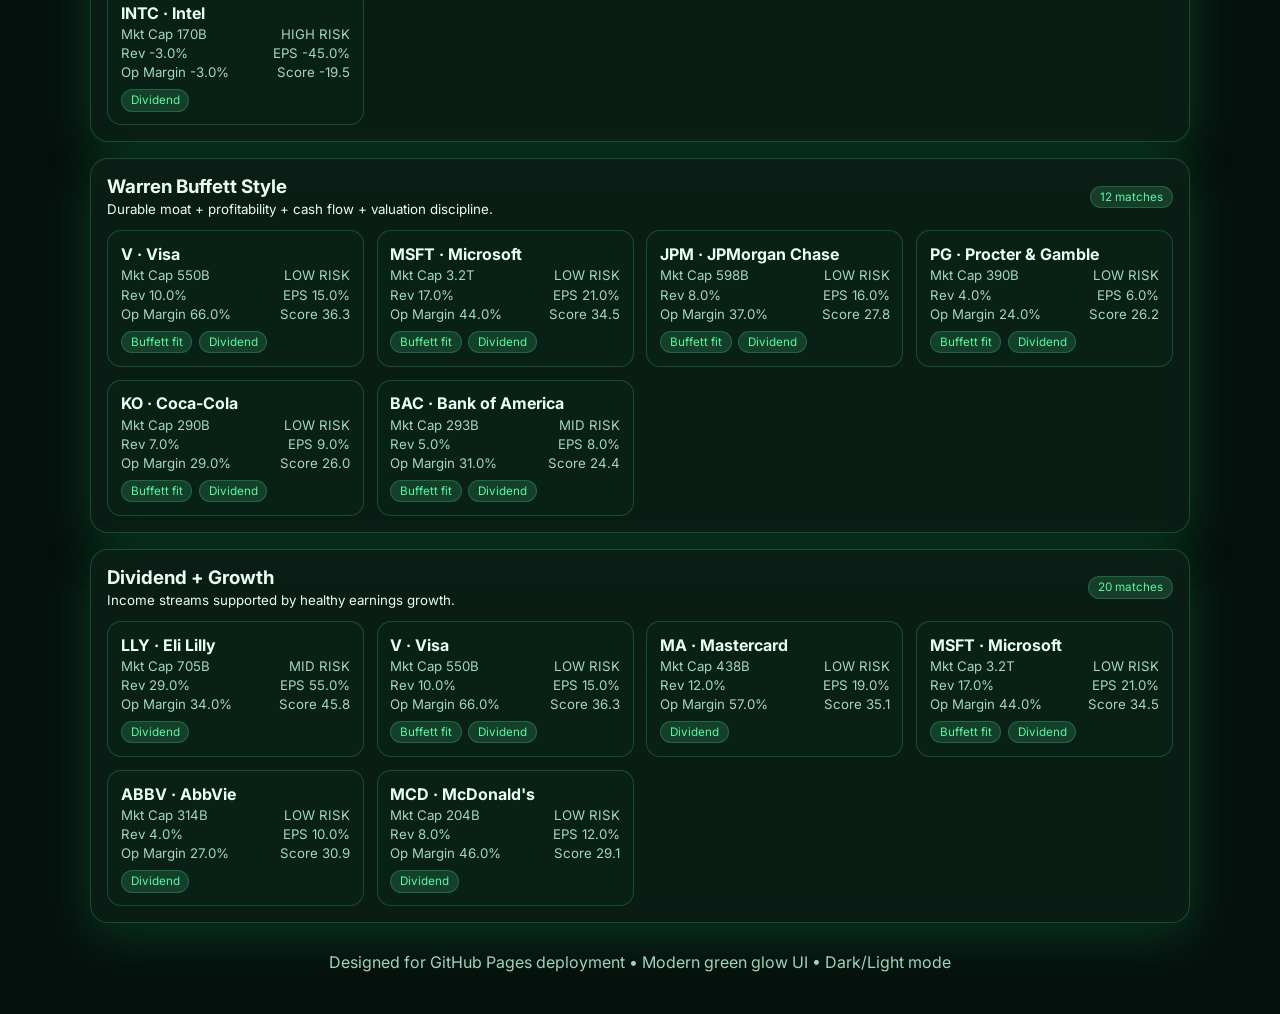
==== commit 3090add0: "Merge branch 'main' into codex/create-stock-investment-website-with-categories-y82u4q" ====
--- a/index.html
+++ b/index.html
@@ -39,9 +39,6 @@
       </div>
     </header>
 
-
-      <p id="dataStatus" class="wrapper data-status"></p>
-
     <main class="wrapper">
       <section class="controls glass">
         <div>
@@ -52,9 +49,9 @@
           <label for="categoryFilter">Category</label>
           <select id="categoryFilter">
             <option value="all">All Categories</option>
-            <option value="low">Low Risk (strict)</option>
-            <option value="mid">Mid Risk (balanced)</option>
-            <option value="high">High Risk (full throttle)</option>
+            <option value="low">Low Risk</option>
+            <option value="mid">Mid Risk</option>
+            <option value="high">High Risk</option>
             <option value="buffett">Warren Buffett Style</option>
             <option value="dividend">Dividend + Growth</option>
           </select>
--- a/styles.css
+++ b/styles.css
@@ -5,97 +5,299 @@
   --text: #e7fff3;
   --muted: #a6d6be;
   --primary: #5af8a2;
-  --good: #32d583;
-  --bad: #ff5f5f;
+  --primary-strong: #2fd785;
   --shadow: 0 12px 50px rgba(18, 163, 95, 0.25);
 }
 
 html[data-theme='light'] {
   --bg: #eef8f2;
-  --surface: rgba(255, 255, 255, 0.8);
+  --surface: rgba(255, 255, 255, 0.76);
   --surface-border: rgba(15, 133, 74, 0.24);
   --text: #0f2a1e;
   --muted: #2f6650;
   --primary: #11a85d;
-  --good: #0e9f55;
-  --bad: #cc2f2f;
+  --primary-strong: #0a8d4b;
   --shadow: 0 12px 40px rgba(14, 117, 65, 0.18);
 }
 
-* { box-sizing: border-box; }
+* {
+  box-sizing: border-box;
+}
+
 body {
   margin: 0;
   font-family: 'Inter', sans-serif;
   background: radial-gradient(circle at 10% 0%, #113d2c 0%, transparent 30%), var(--bg);
   color: var(--text);
-}
-.wrapper { width: min(1120px, 92vw); margin: 0 auto; }
-.bg-glow { position: fixed; z-index: -1; border-radius: 100%; filter: blur(80px); }
-.bg-glow-1 { width: 300px; height: 300px; background: rgba(61, 231, 139, 0.32); top: -100px; left: -90px; }
-.bg-glow-2 { width: 320px; height: 320px; background: rgba(25, 181, 108, 0.24); bottom: -100px; right: -100px; }
-
-.glass { background: var(--surface); border: 1px solid var(--surface-border); backdrop-filter: blur(8px); box-shadow: var(--shadow); border-radius: 18px; }
-.hero { padding: 1.2rem 0 1rem; }
-.top-nav { display: flex; justify-content: space-between; align-items: center; padding: 1rem 1.2rem; gap: .8rem; }
-.top-nav h1 { margin: 0; font-size: 1.1rem; }
-.nav-links { display: flex; gap: 0.45rem; flex-wrap: wrap; margin: 0 1rem; }
-.nav-links a { text-decoration: none; color: var(--muted); border: 1px solid transparent; padding: 0.28rem 0.55rem; border-radius: 999px; font-size: 0.78rem; }
-.nav-links a.active,.nav-links a:hover { color: var(--text); border-color: var(--surface-border); background: rgba(90, 248, 162, 0.12); }
-.theme-toggle { border: 1px solid var(--surface-border); background: transparent; color: var(--text); border-radius: 999px; width: 42px; height: 42px; cursor: pointer; }
-.hero-content { margin-top: 1rem; padding: 1.5rem; }
-.eyebrow { color: var(--primary); font-weight: 700; letter-spacing: 0.04em; text-transform: uppercase; margin-bottom: 0.5rem; }
-.hero-content h2 { font-size: clamp(1.6rem, 4vw, 2.35rem); line-height: 1.15; margin: 0; }
-.hero-content p { color: var(--muted); max-width: 70ch; }
-.data-status { color: var(--muted); font-size: .8rem; margin: .4rem auto 0; }
-
-.controls { padding: 1rem; display: grid; grid-template-columns: 1fr 220px; gap: 1rem; margin-top: 1.2rem; }
-label { display: block; margin-bottom: 0.35rem; font-size: 0.85rem; color: var(--muted); }
-input,select { width: 100%; padding: 0.76rem 0.9rem; border-radius: 10px; border: 1px solid var(--surface-border); background: rgba(0, 0, 0, 0.18); color: var(--text); }
-html[data-theme='light'] input, html[data-theme='light'] select { background: rgba(255,255,255,.6); }
-
-.stats-grid { margin-top: 1rem; display: grid; grid-template-columns: repeat(auto-fit, minmax(220px, 1fr)); gap: 0.8rem; }
-.stat-card { padding: 1rem; }
-.stat-card p { margin: 0; color: var(--muted); font-size: 0.84rem; }
-.stat-card strong { font-size: 1.5rem; }
-.strategy-sections { margin-top: 1.1rem; display: grid; gap: 1rem; }
-.section-card { padding: 1rem; }
-.section-head { display: flex; justify-content: space-between; align-items: center; gap:.5rem; margin-bottom: 0.75rem; }
-.section-head h3 { margin: 0; }
-
-.category-details summary { list-style: none; cursor: pointer; }
-.category-details summary::-webkit-details-marker { display: none; }
-.drop-group { margin-top: .8rem; }
-.subhead { margin: .4rem 0 .6rem; color: var(--muted); font-size: .95rem; }
-
-.stock-grid { display: grid; grid-template-columns: repeat(auto-fit, minmax(220px, 1fr)); gap: 0.8rem; }
-.stock-card { border: 1px solid var(--surface-border); border-radius: 14px; padding: 0.8rem; background: rgba(10, 41, 30, 0.35); }
-.stock-card-borderline { border-color: rgba(255,95,95,.45); }
-html[data-theme='light'] .stock-card { background: rgba(255,255,255,.52); }
-.stock-card h4 { margin: 0; }
-.stock-meta { display: flex; justify-content: space-between; align-items: center; margin-top: 0.2rem; color: var(--muted); font-size: 0.83rem; }
-.badge { background: rgba(90, 248, 162, 0.15); color: var(--primary); border: 1px solid var(--surface-border); border-radius: 999px; padding: 0.2rem 0.55rem; font-size: 0.73rem; }
-.metric-badge { border-radius: 999px; padding: .22rem .55rem; font-size: .74rem; border:1px solid; }
-.metric-badge-green { color: var(--good); border-color: color-mix(in srgb, var(--good), transparent 50%); background: color-mix(in srgb, var(--good), transparent 88%); }
-.metric-badge-red { color: var(--bad); border-color: color-mix(in srgb, var(--bad), transparent 50%); background: color-mix(in srgb, var(--bad), transparent 88%); }
-
-.heatmap-grid { display:flex; flex-wrap:wrap; gap:.45rem; }
-.map-tile {
-  min-width: 120px; min-height: 84px; border-radius: 12px; text-decoration:none; color:#f8fffb;
-  padding:.7rem; display:flex; flex-direction:column; justify-content:space-between; border:1px solid rgba(255,255,255,.15);
-}
-.map-tile strong { font-size: .95rem; }
-.tile-pos-strong { background:#008a4f; }
-.tile-pos { background:#0b6f45; }
-.tile-neg-strong { background:#b42318; }
-.tile-neg { background:#7a271a; }
-.tile-flat { background:#3b3f45; }
-
-.clickable-card { text-decoration:none; color:inherit; display:block; }
-.clickable-card:hover { transform: translateY(-2px); transition: .2s ease; }
-.mini-line { color: var(--muted); font-size: 0.8rem; display: block; margin-top: 0.35rem; }
-.footer { padding: 0.8rem 0 1.6rem; text-align: center; color: var(--muted); }
-
-@media (max-width: 760px) {
-  .top-nav { align-items: flex-start; flex-direction: column; }
-  .controls { grid-template-columns: 1fr; }
-}
+  min-height: 100vh;
+}
+
+.wrapper {
+  width: min(1100px, 92vw);
+  margin: 0 auto;
+}
+
+.bg-glow {
+  position: fixed;
+  z-index: -1;
+  border-radius: 100%;
+  filter: blur(80px);
+}
+
+.bg-glow-1 {
+  width: 300px;
+  height: 300px;
+  background: rgba(61, 231, 139, 0.32);
+  top: -100px;
+  left: -90px;
+}
+
+.bg-glow-2 {
+  width: 320px;
+  height: 320px;
+  background: rgba(25, 181, 108, 0.24);
+  bottom: -100px;
+  right: -100px;
+}
+
+.glass {
+  background: var(--surface);
+  border: 1px solid var(--surface-border);
+  backdrop-filter: blur(8px);
+  box-shadow: var(--shadow);
+  border-radius: 18px;
+}
+
+.hero {
+  padding: 1.2rem 0 1rem;
+}
+
+.top-nav {
+  display: flex;
+  justify-content: space-between;
+  align-items: center;
+  padding: 1rem 1.2rem;
+}
+
+.top-nav h1 {
+  margin: 0;
+  font-size: 1.1rem;
+}
+
+
+.nav-links {
+  display: flex;
+  gap: 0.45rem;
+  flex-wrap: wrap;
+  margin: 0 1rem;
+}
+
+.nav-links a {
+  text-decoration: none;
+  color: var(--muted);
+  border: 1px solid transparent;
+  padding: 0.28rem 0.55rem;
+  border-radius: 999px;
+  font-size: 0.78rem;
+}
+
+.nav-links a.active,
+.nav-links a:hover {
+  color: var(--text);
+  border-color: var(--surface-border);
+  background: rgba(90, 248, 162, 0.12);
+}
+
+.mini-line {
+  color: var(--muted);
+  font-size: 0.8rem;
+  display: block;
+  margin-top: 0.35rem;
+}
+.theme-toggle {
+  border: 1px solid var(--surface-border);
+  background: transparent;
+  color: var(--text);
+  border-radius: 999px;
+  width: 42px;
+  height: 42px;
+  cursor: pointer;
+}
+
+.hero-content {
+  margin-top: 1rem;
+  padding: 1.5rem;
+}
+
+.eyebrow {
+  color: var(--primary);
+  font-weight: 700;
+  letter-spacing: 0.04em;
+  text-transform: uppercase;
+  margin-bottom: 0.5rem;
+}
+
+.hero-content h2 {
+  font-size: clamp(1.6rem, 4vw, 2.35rem);
+  line-height: 1.15;
+  margin: 0;
+}
+
+.hero-content p {
+  color: var(--muted);
+  max-width: 68ch;
+}
+
+.chips {
+  display: flex;
+  flex-wrap: wrap;
+  gap: 0.6rem;
+}
+
+.chips span {
+  font-size: 0.82rem;
+  border: 1px solid var(--surface-border);
+  padding: 0.35rem 0.7rem;
+  border-radius: 999px;
+}
+
+.controls {
+  padding: 1rem;
+  display: grid;
+  grid-template-columns: 1fr 220px;
+  gap: 1rem;
+  margin-top: 1.2rem;
+}
+
+label {
+  display: block;
+  margin-bottom: 0.35rem;
+  font-size: 0.85rem;
+  color: var(--muted);
+}
+
+input,
+select {
+  width: 100%;
+  padding: 0.76rem 0.9rem;
+  border-radius: 10px;
+  border: 1px solid var(--surface-border);
+  background: rgba(0, 0, 0, 0.18);
+  color: var(--text);
+}
+
+html[data-theme='light'] input,
+html[data-theme='light'] select {
+  background: rgba(255, 255, 255, 0.6);
+}
+
+.stats-grid {
+  margin-top: 1rem;
+  display: grid;
+  grid-template-columns: repeat(auto-fit, minmax(180px, 1fr));
+  gap: 0.8rem;
+}
+
+.stat-card {
+  padding: 1rem;
+}
+
+.stat-card p {
+  margin: 0;
+  color: var(--muted);
+  font-size: 0.84rem;
+}
+
+.stat-card strong {
+  font-size: 1.5rem;
+}
+
+.strategy-sections {
+  margin-top: 1.1rem;
+  display: grid;
+  gap: 1rem;
+}
+
+.section-card {
+  padding: 1rem;
+}
+
+.section-head {
+  display: flex;
+  justify-content: space-between;
+  align-items: center;
+  margin-bottom: 0.75rem;
+}
+
+.section-head h3 {
+  margin: 0;
+}
+
+.stock-grid {
+  display: grid;
+  grid-template-columns: repeat(auto-fit, minmax(220px, 1fr));
+  gap: 0.8rem;
+}
+
+.stock-card {
+  border: 1px solid var(--surface-border);
+  border-radius: 14px;
+  padding: 0.8rem;
+  background: rgba(10, 41, 30, 0.35);
+}
+
+html[data-theme='light'] .stock-card {
+  background: rgba(255, 255, 255, 0.52);
+}
+
+.stock-card h4 {
+  margin: 0;
+}
+
+.stock-meta {
+  display: flex;
+  justify-content: space-between;
+  align-items: center;
+  margin-top: 0.2rem;
+  color: var(--muted);
+  font-size: 0.83rem;
+}
+
+.badge {
+  background: rgba(90, 248, 162, 0.15);
+  color: var(--primary);
+  border: 1px solid var(--surface-border);
+  border-radius: 999px;
+  padding: 0.2rem 0.55rem;
+  font-size: 0.73rem;
+}
+
+.methodology {
+  margin: 1.2rem 0;
+  padding: 1rem 1.2rem;
+}
+
+.methodology ol {
+  margin: 0;
+  padding-left: 1.1rem;
+  color: var(--muted);
+  line-height: 1.45;
+}
+
+.footer {
+  padding: 0.8rem 0 1.6rem;
+  text-align: center;
+  color: var(--muted);
+}
+
+@media (max-width: 720px) {
+  .top-nav {
+    align-items: flex-start;
+    gap: 0.6rem;
+    flex-direction: column;
+  }
+
+  .controls {
+    grid-template-columns: 1fr;
+  }
+}
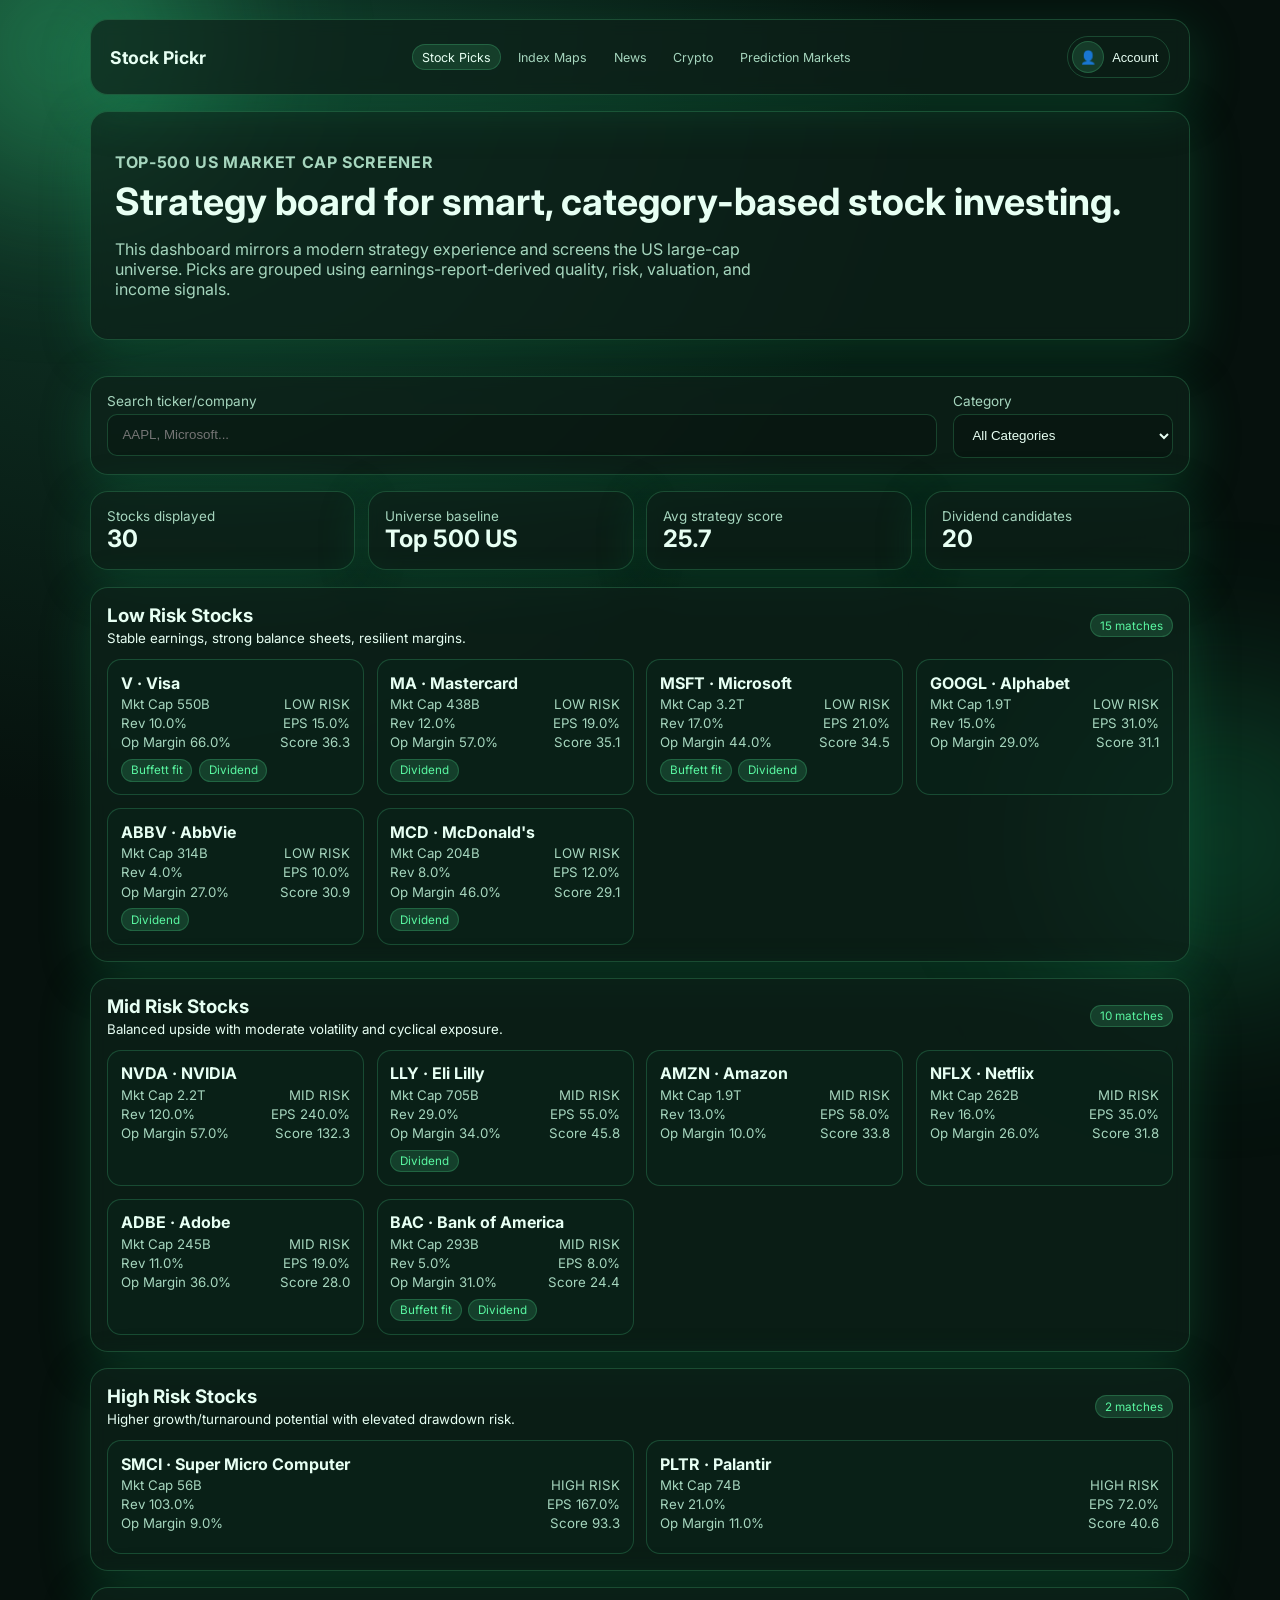
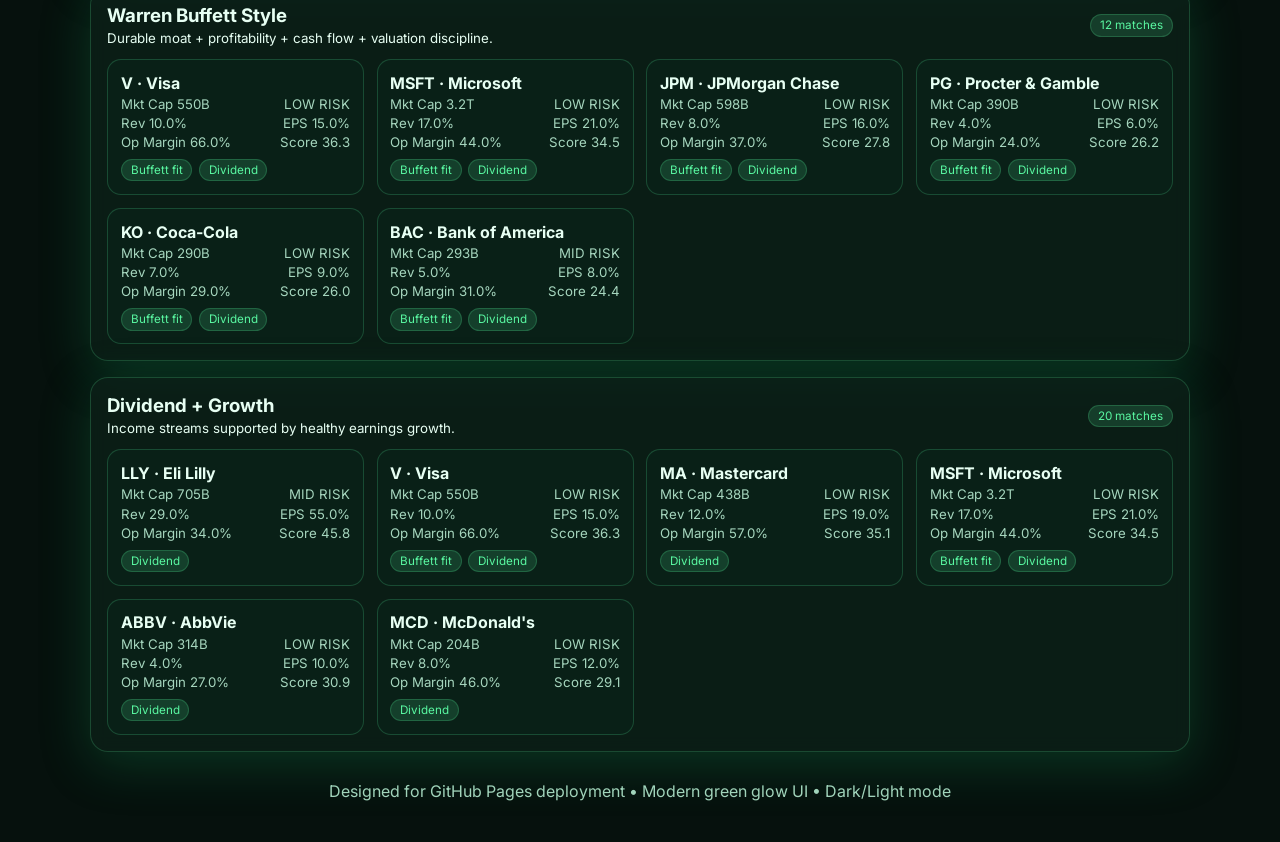
==== commit 87c33078: "Add account/settings menu with signup and Sheets sync hook" ====
--- a/index.html
+++ b/index.html
@@ -26,7 +26,39 @@
           <a href="crypto.html">Crypto</a>
           <a href="prediction-markets.html">Prediction Markets</a>
         </div>
-        <button id="themeToggle" class="theme-toggle" aria-label="Toggle dark and light mode">🌙</button>
+        <div class="account-menu" id="accountMenuRoot">
+          <button id="accountMenuButton" class="account-trigger" aria-label="Open account and settings menu" aria-expanded="false">
+            <span id="accountAvatar" class="profile-avatar" aria-hidden="true">👤</span>
+            <span id="accountLabel" class="account-label">Account</span>
+          </button>
+          <div id="accountMenuPanel" class="account-panel glass" hidden>
+            <p id="accountStatus" class="mini-line">No account connected.</p>
+            <button id="menuThemeToggle" class="menu-action" type="button">Toggle light/dark mode</button>
+            <form id="signupForm" class="signup-form">
+              <label for="authMethod">Sign up method</label>
+              <select id="authMethod" name="authMethod">
+                <option value="google">Google</option>
+                <option value="email_phone">Email + phone</option>
+              </select>
+
+              <label for="fullName">Full name</label>
+              <input id="fullName" name="fullName" type="text" placeholder="Jane Investor" required />
+
+              <label for="email">Email</label>
+              <input id="email" name="email" type="email" placeholder="jane@email.com" required />
+
+              <label for="phone">Phone number</label>
+              <input id="phone" name="phone" type="tel" placeholder="+1 555 123 4567" />
+
+              <label for="password">Password</label>
+              <input id="password" name="password" type="password" placeholder="Create password" />
+
+              <button class="menu-action menu-action-primary" type="submit">Create account</button>
+            </form>
+            <p id="signupMessage" class="mini-line"></p>
+            <button id="signOutButton" class="menu-action" type="button">Sign out</button>
+          </div>
+        </div>
       </nav>
 
       <div class="hero-content glass">
--- a/styles.css
+++ b/styles.css
@@ -77,6 +77,8 @@
   justify-content: space-between;
   align-items: center;
   padding: 1rem 1.2rem;
+  position: relative;
+  z-index: 50;
 }
 
 .top-nav h1 {
@@ -114,14 +116,70 @@
   display: block;
   margin-top: 0.35rem;
 }
-.theme-toggle {
+
+.account-menu {
+  position: relative;
+}
+
+.account-trigger {
   border: 1px solid var(--surface-border);
   background: transparent;
   color: var(--text);
   border-radius: 999px;
-  width: 42px;
-  height: 42px;
+  min-height: 42px;
+  padding: 0.25rem 0.65rem 0.25rem 0.25rem;
   cursor: pointer;
+  display: flex;
+  align-items: center;
+  gap: 0.5rem;
+}
+
+.profile-avatar {
+  width: 32px;
+  height: 32px;
+  border-radius: 50%;
+  border: 1px solid var(--surface-border);
+  display: inline-flex;
+  align-items: center;
+  justify-content: center;
+  background: rgba(90, 248, 162, 0.14);
+  font-size: 0.82rem;
+  font-weight: 700;
+}
+
+.account-label {
+  font-size: 0.8rem;
+}
+
+.account-panel {
+  position: absolute;
+  top: calc(100% + 0.5rem);
+  right: 0;
+  width: min(330px, 88vw);
+  padding: 0.9rem;
+  z-index: 40;
+}
+
+.signup-form {
+  display: grid;
+  gap: 0.35rem;
+  margin-top: 0.45rem;
+}
+
+.menu-action {
+  border: 1px solid var(--surface-border);
+  background: transparent;
+  color: var(--text);
+  border-radius: 10px;
+  cursor: pointer;
+  padding: 0.58rem 0.75rem;
+  margin-top: 0.35rem;
+  text-align: left;
+}
+
+.menu-action-primary {
+  text-align: center;
+  background: rgba(90, 248, 162, 0.15);
 }
 
 .hero-content {
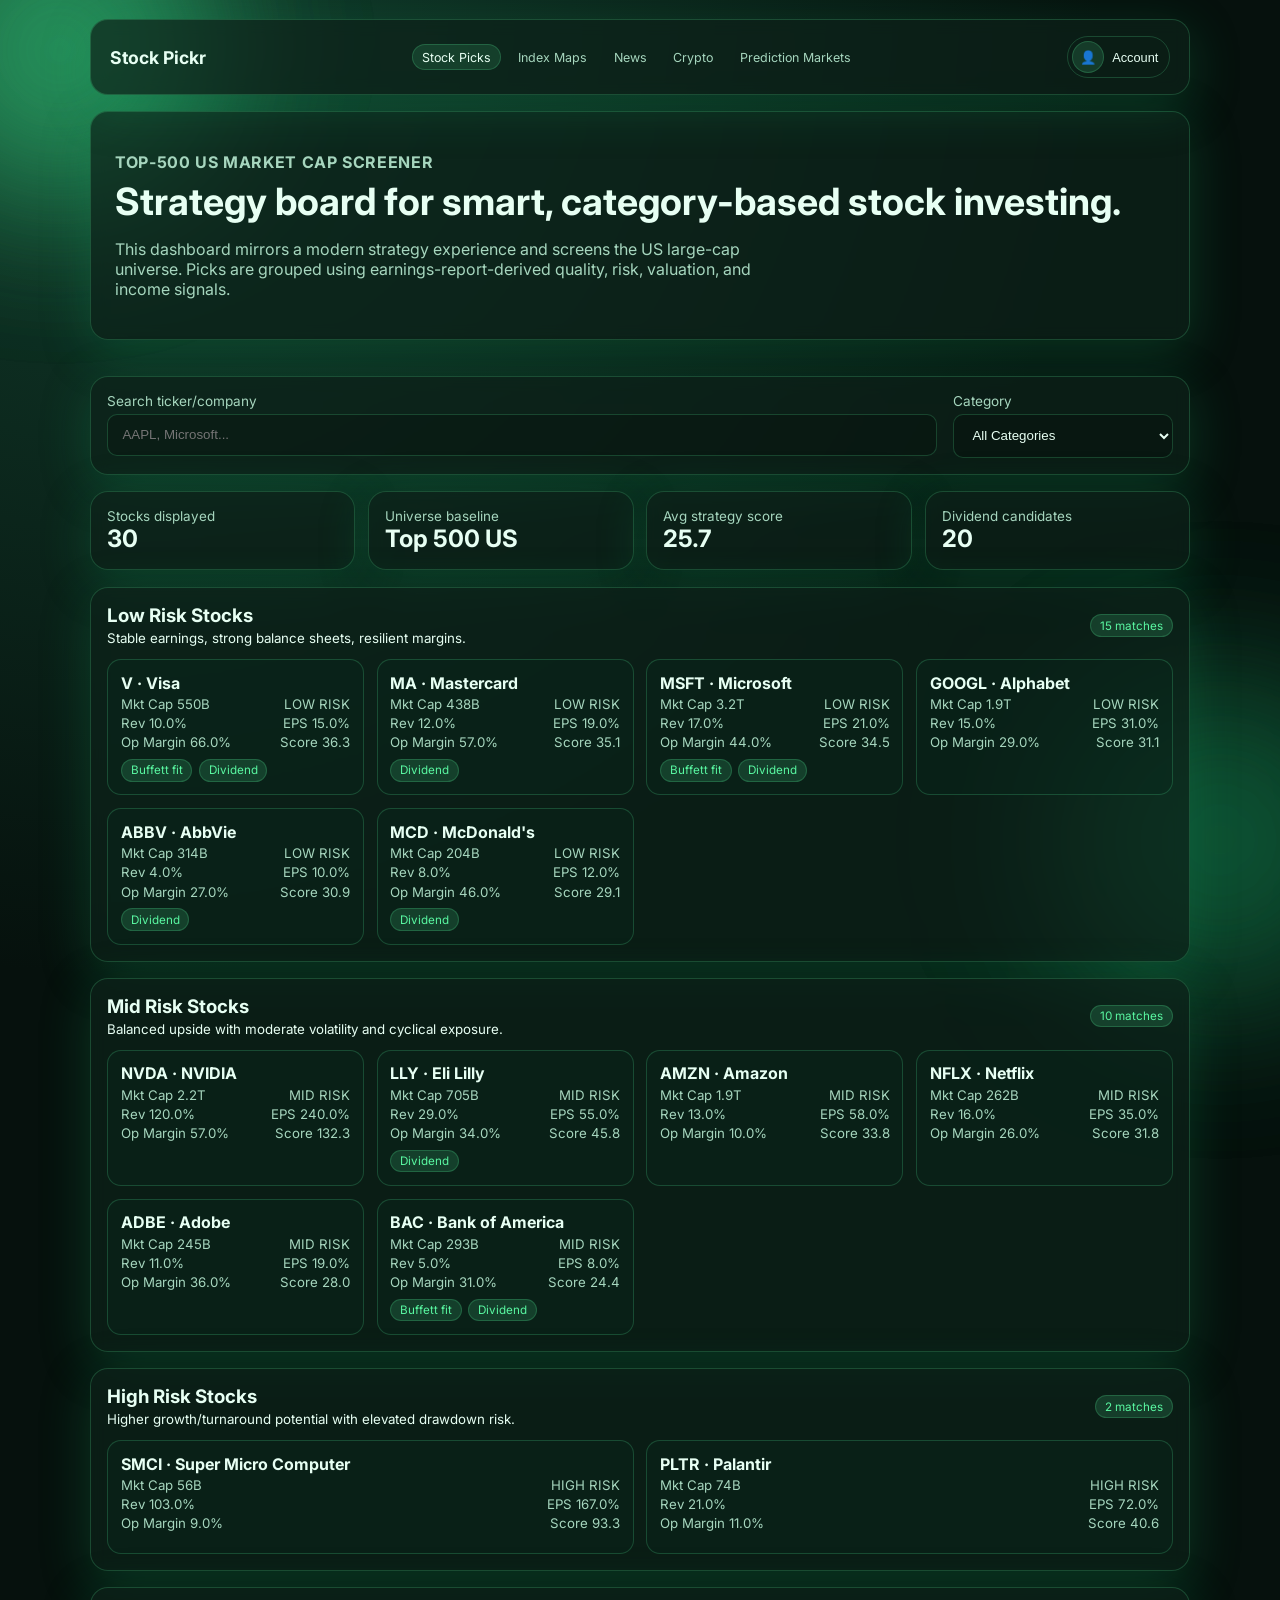
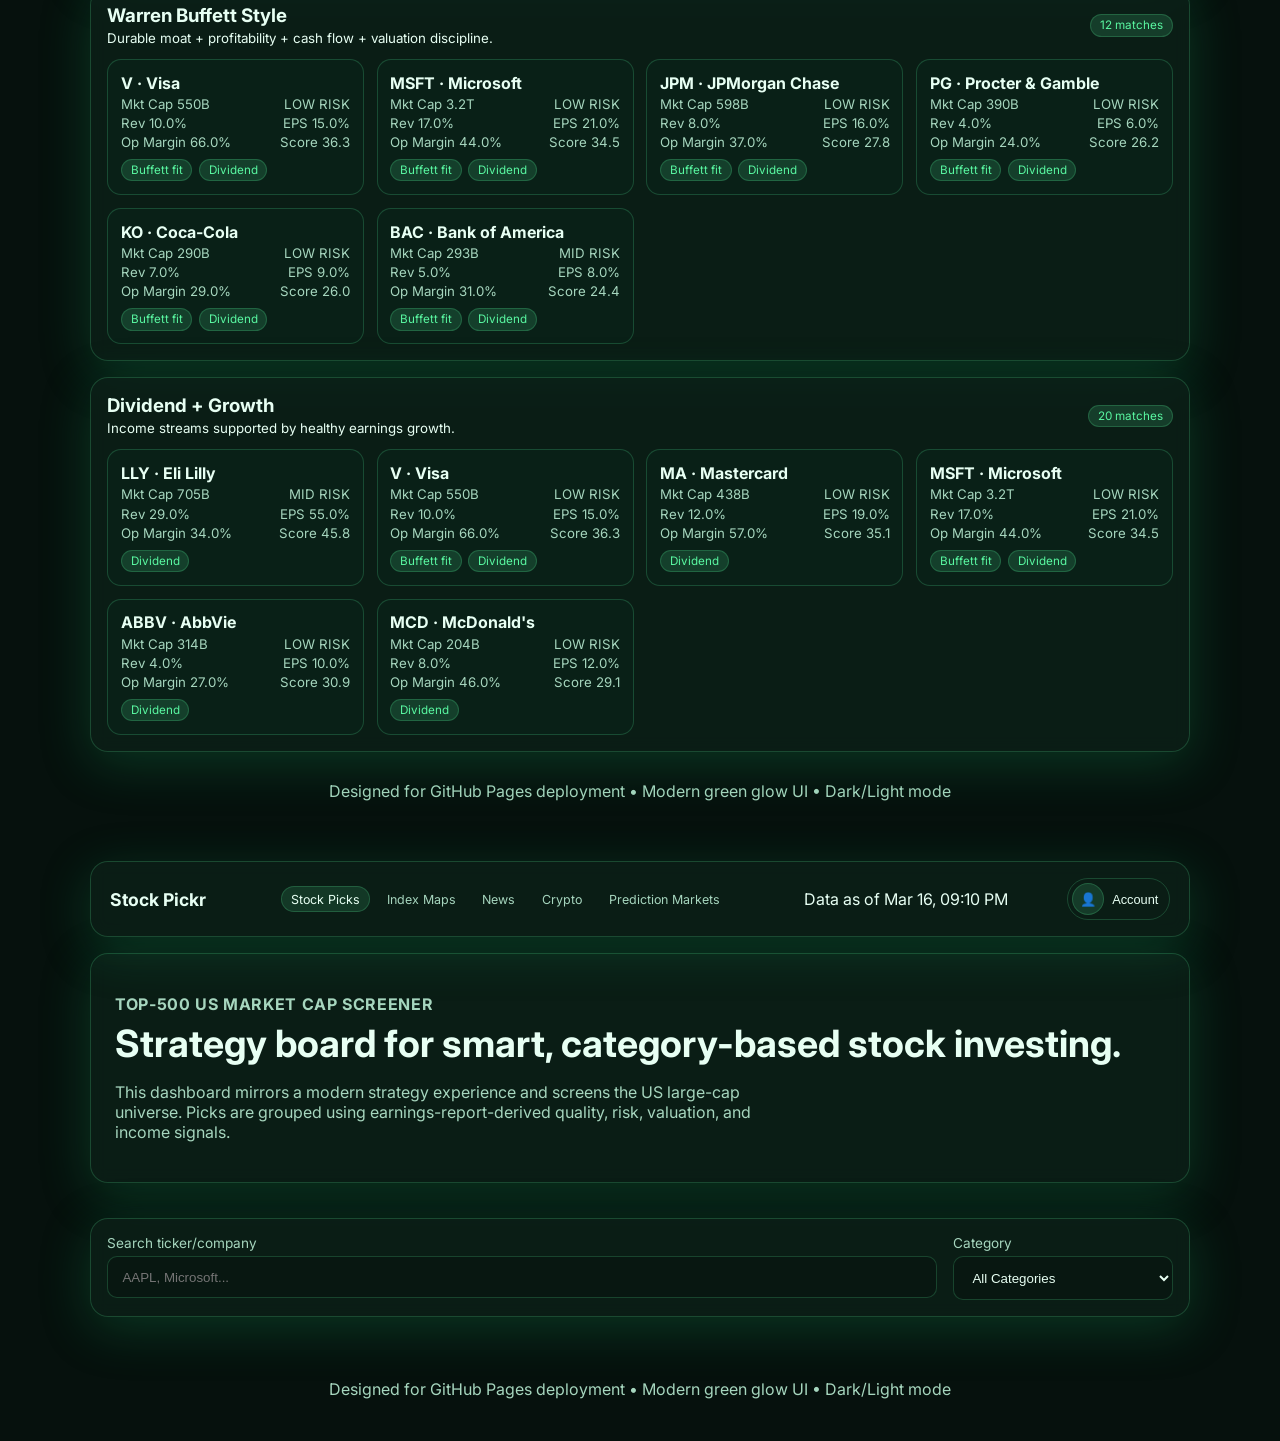
==== commit e826d6c0: "Update index.html" ====
--- a/index.html
+++ b/index.html
@@ -11,6 +11,7 @@
       rel="stylesheet"
     />
     <link rel="stylesheet" href="styles.css" />
+    <script src="https://accounts.google.com/gsi/client" async defer></script>
   </head>
   <body>
     <div class="bg-glow bg-glow-1"></div>
@@ -34,13 +35,13 @@
           <div id="accountMenuPanel" class="account-panel glass" hidden>
             <p id="accountStatus" class="mini-line">No account connected.</p>
             <button id="menuThemeToggle" class="menu-action" type="button">Toggle light/dark mode</button>
-            <form id="signupForm" class="signup-form">
-              <label for="authMethod">Sign up method</label>
-              <select id="authMethod" name="authMethod">
-                <option value="google">Google</option>
-                <option value="email_phone">Email + phone</option>
-              </select>
-
+
+            <p class="menu-section-title">Continue with Google</p>
+            <div id="googleSigninButton" class="google-signin-slot"></div>
+            <p id="googleConfigHint" class="mini-line"></p>
+
+            <p class="menu-section-title">Or sign up with email + phone</p>
+            <form id="emailSignupForm" class="signup-form">
               <label for="fullName">Full name</label>
               <input id="fullName" name="fullName" type="text" placeholder="Jane Investor" required />
 
@@ -48,10 +49,10 @@
               <input id="email" name="email" type="email" placeholder="jane@email.com" required />
 
               <label for="phone">Phone number</label>
-              <input id="phone" name="phone" type="tel" placeholder="+1 555 123 4567" />
+              <input id="phone" name="phone" type="tel" placeholder="+1 555 123 4567" required />
 
               <label for="password">Password</label>
-              <input id="password" name="password" type="password" placeholder="Create password" />
+              <input id="password" name="password" type="password" placeholder="Create password" required />
 
               <button class="menu-action menu-action-primary" type="submit">Create account</button>
             </form>
@@ -101,3 +102,101 @@
     <script src="app.js" type="module"></script>
   </body>
 </html>
+<!DOCTYPE html>
+<html lang="en" data-theme="dark">
+  <head>
+    <meta charset="UTF-8" />
+    <meta name="viewport" content="width=device-width, initial-scale=1.0" />
+    <title>Stock Pickr Strategies</title>
+    <link rel="preconnect" href="https://fonts.googleapis.com" />
+    <link rel="preconnect" href="https://fonts.gstatic.com" crossorigin />
+    <link href="https://fonts.googleapis.com/css2?family=Inter:wght@400;500;600;700;800&display=swap" rel="stylesheet" />
+    <link rel="stylesheet" href="styles.css" />
+    <script src="https://accounts.google.com/gsi/client" async defer></script>
+  </head>
+  <body>
+    <div class="bg-glow bg-glow-1"></div>
+    <div class="bg-glow bg-glow-2"></div>
+
+    <header class="hero wrapper">
+      <nav class="top-nav glass">
+        <h1>Stock Pickr</h1>
+        <div class="nav-links">
+          <a class="active" href="index.html">Stock Picks</a>
+          <a href="maps.html">Index Maps</a>
+          <a href="news.html">News</a>
+          <a href="crypto.html">Crypto</a>
+          <a href="prediction-markets.html">Prediction Markets</a>
+        </div>
+        <span id="freshnessBadge" hidden></span>
+        <div class="account-menu" id="accountMenuRoot">
+          <button id="accountMenuButton" class="account-trigger" aria-label="Open account and settings menu" aria-expanded="false">
+            <span id="accountAvatar" class="profile-avatar" aria-hidden="true">👤</span>
+            <span id="accountLabel" class="account-label">Account</span>
+          </button>
+          <div id="accountMenuPanel" class="account-panel glass" hidden>
+            <p id="accountStatus" class="mini-line">No account connected.</p>
+            <button id="menuThemeToggle" class="menu-action" type="button">Toggle light/dark mode</button>
+
+            <p class="menu-section-title">Continue with Google</p>
+            <div id="googleSigninButton" class="google-signin-slot"></div>
+            <p id="googleConfigHint" class="mini-line"></p>
+
+            <p class="menu-section-title">Or sign up with email + phone</p>
+            <form id="emailSignupForm" class="signup-form">
+              <label for="fullName">Full name</label>
+              <input id="fullName" name="fullName" type="text" placeholder="Jane Investor" required />
+              <label for="email">Email</label>
+              <input id="email" name="email" type="email" placeholder="jane@email.com" required />
+              <label for="phone">Phone number</label>
+              <input id="phone" name="phone" type="tel" placeholder="+1 555 123 4567" required />
+              <label for="password">Password</label>
+              <input id="password" name="password" type="password" placeholder="Create password" required />
+              <button class="menu-action menu-action-primary" type="submit">Create account</button>
+            </form>
+            <p id="signupMessage" class="mini-line"></p>
+            <button id="signOutButton" class="menu-action" type="button">Sign out</button>
+          </div>
+        </div>
+      </nav>
+
+      <div class="hero-content glass">
+        <p class="eyebrow">Top-500 US Market Cap Screener</p>
+        <h2>Strategy board for smart, category-based stock investing.</h2>
+        <p>
+          This dashboard mirrors a modern strategy experience and screens the US large-cap universe.
+          Picks are grouped using earnings-report-derived quality, risk, valuation, and income signals.
+        </p>
+      </div>
+    </header>
+
+    <main class="wrapper">
+      <section class="controls glass">
+        <div>
+          <label for="search">Search ticker/company</label>
+          <input id="search" type="text" placeholder="AAPL, Microsoft..." />
+        </div>
+        <div>
+          <label for="categoryFilter">Category</label>
+          <select id="categoryFilter">
+            <option value="all">All Categories</option>
+            <option value="low">Low Risk</option>
+            <option value="mid">Mid Risk</option>
+            <option value="high">High Risk</option>
+            <option value="buffett">Warren Buffett Style</option>
+            <option value="dividend">Dividend + Growth</option>
+          </select>
+        </div>
+      </section>
+
+      <section class="stats-grid" id="statsGrid"></section>
+      <section id="strategySections" class="strategy-sections"></section>
+    </main>
+
+    <footer class="wrapper footer">
+      <p>Designed for GitHub Pages deployment • Modern green glow UI • Dark/Light mode</p>
+    </footer>
+
+    <script src="app.js" type="module"></script>
+  </body>
+</html>
--- a/styles.css
+++ b/styles.css
@@ -166,6 +166,16 @@
   margin-top: 0.45rem;
 }
 
+.menu-section-title {
+  margin: 0.8rem 0 0.35rem;
+  font-size: 0.78rem;
+  color: var(--muted);
+}
+
+.google-signin-slot {
+  min-height: 40px;
+}
+
 .menu-action {
   border: 1px solid var(--surface-border);
   background: transparent;
@@ -354,7 +364,139 @@
     gap: 0.6rem;
     flex-direction: column;
   }
-
+/* ── Live Price Styles ──────────────────────────────────────────────────── */
+
+.price-up   { color: #5af8a2; }
+.price-down { color: #ff6b6b; }
+
+.live-dot {
+  display: inline-block;
+  width: 6px;
+  height: 6px;
+  border-radius: 50%;
+  background: #5af8a2;
+  animation: pulse-dot 2s ease-in-out infinite;
+  vertical-align: middle;
+  margin-left: 3px;
+}
+
+@keyframes pulse-dot {
+  0%, 100% { opacity: 1; transform: scale(1); }
+  50%       { opacity: 0.4; transform: scale(0.7); }
+}
+
+.stock-card-header {
+  display: flex;
+  justify-content: space-between;
+  align-items: flex-start;
+  gap: 0.5rem;
+  flex-wrap: wrap;
+}
+
+.stock-card-header h4 {
+  margin: 0;
+  flex: 1;
+}
+
+.stock-live-price {
+  display: flex;
+  align-items: center;
+  gap: 0.35rem;
+  flex-shrink: 0;
+}
+
+.live-price-value {
+  font-weight: 700;
+  font-size: 0.9rem;
+  color: var(--text);
+}
+
+.live-price-change {
+  font-size: 0.78rem;
+  font-weight: 600;
+}
+
+/* ── Freshness Badge ────────────────────────────────────────────────────── */
+
+#freshnessBadge {
+  font-size: 0.7rem;
+  color: var(--muted);
+  border: 1px solid var(--surface-border);
+  border-radius: 999px;
+  padding: 0.15rem 0.55rem;
+  white-space: nowrap;
+}
+
+/* ── Index Map Cards ────────────────────────────────────────────────────── */
+
+.index-map-card {
+  display: flex;
+  flex-direction: column;
+  gap: 0.5rem;
+}
+
+.index-map-header {
+  display: flex;
+  justify-content: space-between;
+  align-items: center;
+}
+
+.index-map-header p {
+  margin: 0;
+  font-weight: 600;
+}
+
+.price-badge {
+  font-size: 0.78rem;
+  font-weight: 700;
+  border: 1px solid var(--surface-border);
+  border-radius: 999px;
+  padding: 0.15rem 0.55rem;
+}
+
+.price-badge.price-up   { border-color: rgba(90, 248, 162, 0.4); background: rgba(90, 248, 162, 0.1); }
+.price-badge.price-down { border-color: rgba(255, 107, 107, 0.4); background: rgba(255, 107, 107, 0.1); }
+
+.index-tiles {
+  display: flex;
+  flex-wrap: wrap;
+  gap: 0.35rem;
+}
+
+.index-tile {
+  font-size: 0.74rem;
+  font-weight: 600;
+  border: 1px solid var(--surface-border);
+  border-radius: 8px;
+  padding: 0.2rem 0.45rem;
+  background: rgba(0,0,0,0.15);
+}
+
+.index-tile em {
+  font-style: normal;
+  margin-left: 3px;
+  font-weight: 400;
+}
+
+.index-tile.price-up   { border-color: rgba(90, 248, 162, 0.3); }
+.index-tile.price-down { border-color: rgba(255, 107, 107, 0.3); }
+
+/* ── Prediction Market Probability Bar ──────────────────────────────────── */
+
+.prob-bar-track {
+  height: 5px;
+  background: rgba(90, 248, 162, 0.12);
+  border-radius: 999px;
+  overflow: hidden;
+  margin-top: 0.5rem;
+}
+
+.prob-bar-fill {
+  height: 100%;
+  background: var(--primary);
+  border-radius: 999px;
+  transition: width 0.6s ease;
+}
   .controls {
     grid-template-columns: 1fr;
   }
--- a/styles.css
+++ b/styles.css
@@ -166,6 +166,16 @@
   margin-top: 0.45rem;
 }
 
+.menu-section-title {
+  margin: 0.8rem 0 0.35rem;
+  font-size: 0.78rem;
+  color: var(--muted);
+}
+
+.google-signin-slot {
+  min-height: 40px;
+}
+
 .menu-action {
   border: 1px solid var(--surface-border);
   background: transparent;
@@ -354,7 +364,139 @@
     gap: 0.6rem;
     flex-direction: column;
   }
-
+/* ── Live Price Styles ──────────────────────────────────────────────────── */
+
+.price-up   { color: #5af8a2; }
+.price-down { color: #ff6b6b; }
+
+.live-dot {
+  display: inline-block;
+  width: 6px;
+  height: 6px;
+  border-radius: 50%;
+  background: #5af8a2;
+  animation: pulse-dot 2s ease-in-out infinite;
+  vertical-align: middle;
+  margin-left: 3px;
+}
+
+@keyframes pulse-dot {
+  0%, 100% { opacity: 1; transform: scale(1); }
+  50%       { opacity: 0.4; transform: scale(0.7); }
+}
+
+.stock-card-header {
+  display: flex;
+  justify-content: space-between;
+  align-items: flex-start;
+  gap: 0.5rem;
+  flex-wrap: wrap;
+}
+
+.stock-card-header h4 {
+  margin: 0;
+  flex: 1;
+}
+
+.stock-live-price {
+  display: flex;
+  align-items: center;
+  gap: 0.35rem;
+  flex-shrink: 0;
+}
+
+.live-price-value {
+  font-weight: 700;
+  font-size: 0.9rem;
+  color: var(--text);
+}
+
+.live-price-change {
+  font-size: 0.78rem;
+  font-weight: 600;
+}
+
+/* ── Freshness Badge ────────────────────────────────────────────────────── */
+
+#freshnessBadge {
+  font-size: 0.7rem;
+  color: var(--muted);
+  border: 1px solid var(--surface-border);
+  border-radius: 999px;
+  padding: 0.15rem 0.55rem;
+  white-space: nowrap;
+}
+
+/* ── Index Map Cards ────────────────────────────────────────────────────── */
+
+.index-map-card {
+  display: flex;
+  flex-direction: column;
+  gap: 0.5rem;
+}
+
+.index-map-header {
+  display: flex;
+  justify-content: space-between;
+  align-items: center;
+}
+
+.index-map-header p {
+  margin: 0;
+  font-weight: 600;
+}
+
+.price-badge {
+  font-size: 0.78rem;
+  font-weight: 700;
+  border: 1px solid var(--surface-border);
+  border-radius: 999px;
+  padding: 0.15rem 0.55rem;
+}
+
+.price-badge.price-up   { border-color: rgba(90, 248, 162, 0.4); background: rgba(90, 248, 162, 0.1); }
+.price-badge.price-down { border-color: rgba(255, 107, 107, 0.4); background: rgba(255, 107, 107, 0.1); }
+
+.index-tiles {
+  display: flex;
+  flex-wrap: wrap;
+  gap: 0.35rem;
+}
+
+.index-tile {
+  font-size: 0.74rem;
+  font-weight: 600;
+  border: 1px solid var(--surface-border);
+  border-radius: 8px;
+  padding: 0.2rem 0.45rem;
+  background: rgba(0,0,0,0.15);
+}
+
+.index-tile em {
+  font-style: normal;
+  margin-left: 3px;
+  font-weight: 400;
+}
+
+.index-tile.price-up   { border-color: rgba(90, 248, 162, 0.3); }
+.index-tile.price-down { border-color: rgba(255, 107, 107, 0.3); }
+
+/* ── Prediction Market Probability Bar ──────────────────────────────────── */
+
+.prob-bar-track {
+  height: 5px;
+  background: rgba(90, 248, 162, 0.12);
+  border-radius: 999px;
+  overflow: hidden;
+  margin-top: 0.5rem;
+}
+
+.prob-bar-fill {
+  height: 100%;
+  background: var(--primary);
+  border-radius: 999px;
+  transition: width 0.6s ease;
+}
   .controls {
     grid-template-columns: 1fr;
   }
